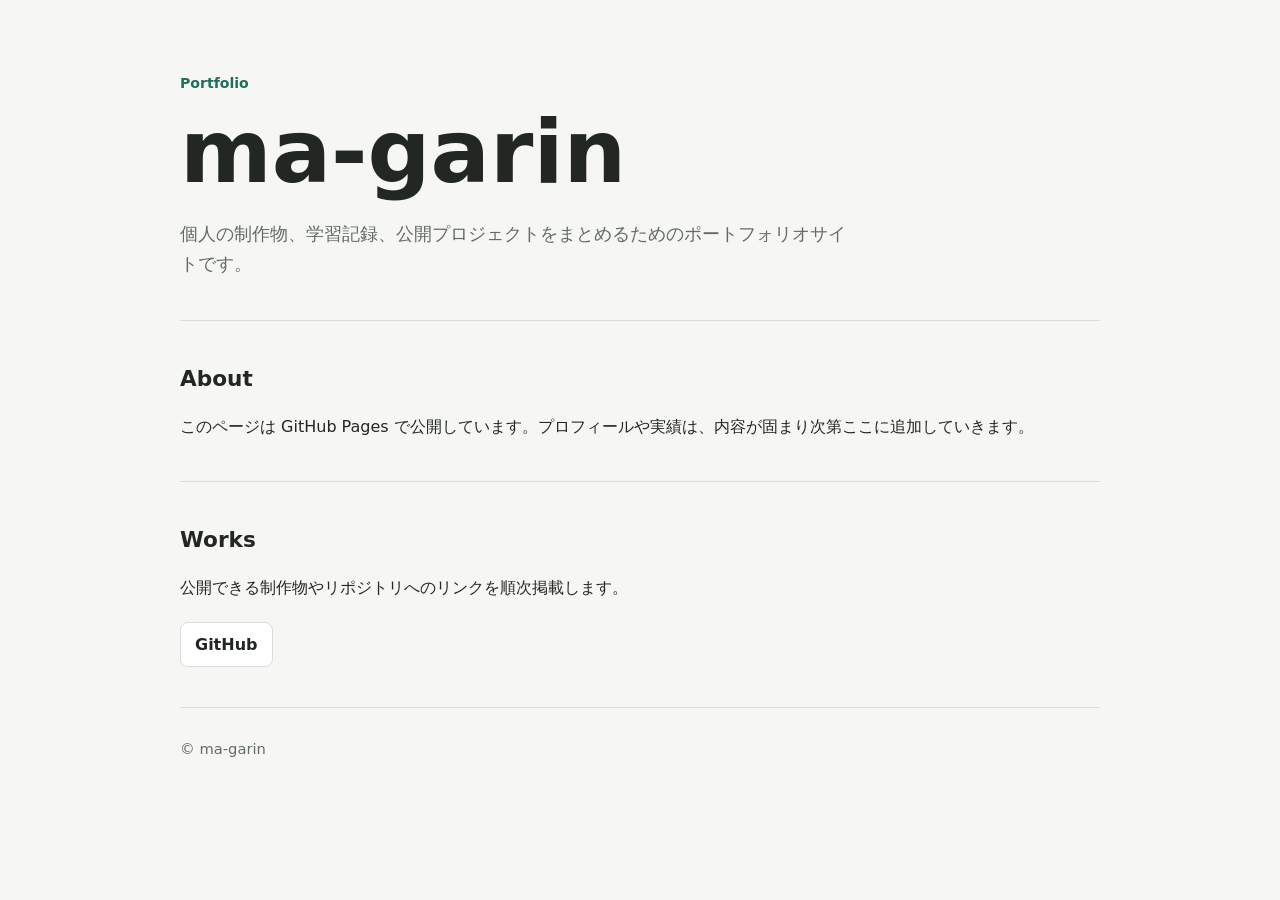
==== index.html @ b8a82cd8 "chore: initialize portfolio site" ====
<!doctype html>
<html lang="ja">
  <head>
    <meta charset="utf-8">
    <meta name="viewport" content="width=device-width, initial-scale=1">
    <meta name="description" content="ma-garinの個人用ポートフォリオサイトです。">
    <title>ma-garin | Portfolio</title>
    <style>
      :root {
        color-scheme: light;
        --bg: #f6f7f4;
        --text: #222723;
        --muted: #626b64;
        --line: #d7ded5;
        --accent: #1f6f5b;
        --surface: #ffffff;
      }

      * {
        box-sizing: border-box;
      }

      body {
        margin: 0;
        min-height: 100vh;
        background: var(--bg);
        color: var(--text);
        font-family: system-ui, -apple-system, BlinkMacSystemFont, "Segoe UI", sans-serif;
        line-height: 1.7;
      }

      main {
        width: min(920px, calc(100% - 32px));
        margin: 0 auto;
        padding: 72px 0;
      }

      header {
        border-bottom: 1px solid var(--line);
        padding-bottom: 40px;
      }

      .eyebrow {
        margin: 0 0 12px;
        color: var(--accent);
        font-size: 0.88rem;
        font-weight: 700;
        letter-spacing: 0;
      }

      h1 {
        margin: 0;
        font-size: clamp(2.5rem, 8vw, 5.5rem);
        line-height: 1;
        letter-spacing: 0;
      }

      .lead {
        max-width: 680px;
        margin: 24px 0 0;
        color: var(--muted);
        font-size: 1.1rem;
      }

      section {
        padding: 40px 0;
        border-bottom: 1px solid var(--line);
      }

      h2 {
        margin: 0 0 16px;
        font-size: 1.35rem;
      }

      p {
        margin: 0;
      }

      .links {
        display: flex;
        flex-wrap: wrap;
        gap: 12px;
        margin-top: 20px;
      }

      a {
        color: var(--accent);
        text-decoration-thickness: 0.08em;
        text-underline-offset: 0.22em;
      }

      .button {
        display: inline-flex;
        min-height: 44px;
        align-items: center;
        justify-content: center;
        border: 1px solid var(--line);
        border-radius: 8px;
        background: var(--surface);
        padding: 8px 14px;
        color: var(--text);
        font-weight: 650;
        text-decoration: none;
      }

      footer {
        padding-top: 28px;
        color: var(--muted);
        font-size: 0.92rem;
      }

      @media (max-width: 640px) {
        main {
          width: min(100% - 24px, 920px);
          padding: 48px 0;
        }

        header {
          padding-bottom: 32px;
        }

        section {
          padding: 32px 0;
        }

        .links {
          display: grid;
        }
      }
    </style>
  </head>
  <body>
    <main>
      <header>
        <p class="eyebrow">Portfolio</p>
        <h1>ma-garin</h1>
        <p class="lead">
          個人の制作物、学習記録、公開プロジェクトをまとめるためのポートフォリオサイトです。
        </p>
      </header>

      <section aria-labelledby="about-heading">
        <h2 id="about-heading">About</h2>
        <p>
          このページは GitHub Pages で公開しています。プロフィールや実績は、内容が固まり次第ここに追加していきます。
        </p>
      </section>

      <section aria-labelledby="works-heading">
        <h2 id="works-heading">Works</h2>
        <p>
          公開できる制作物やリポジトリへのリンクを順次掲載します。
        </p>
        <div class="links" aria-label="関連リンク">
          <a class="button" href="https://github.com/ma-garin">GitHub</a>
        </div>
      </section>

      <footer>
        <p>&copy; ma-garin</p>
      </footer>
    </main>
  </body>
</html>
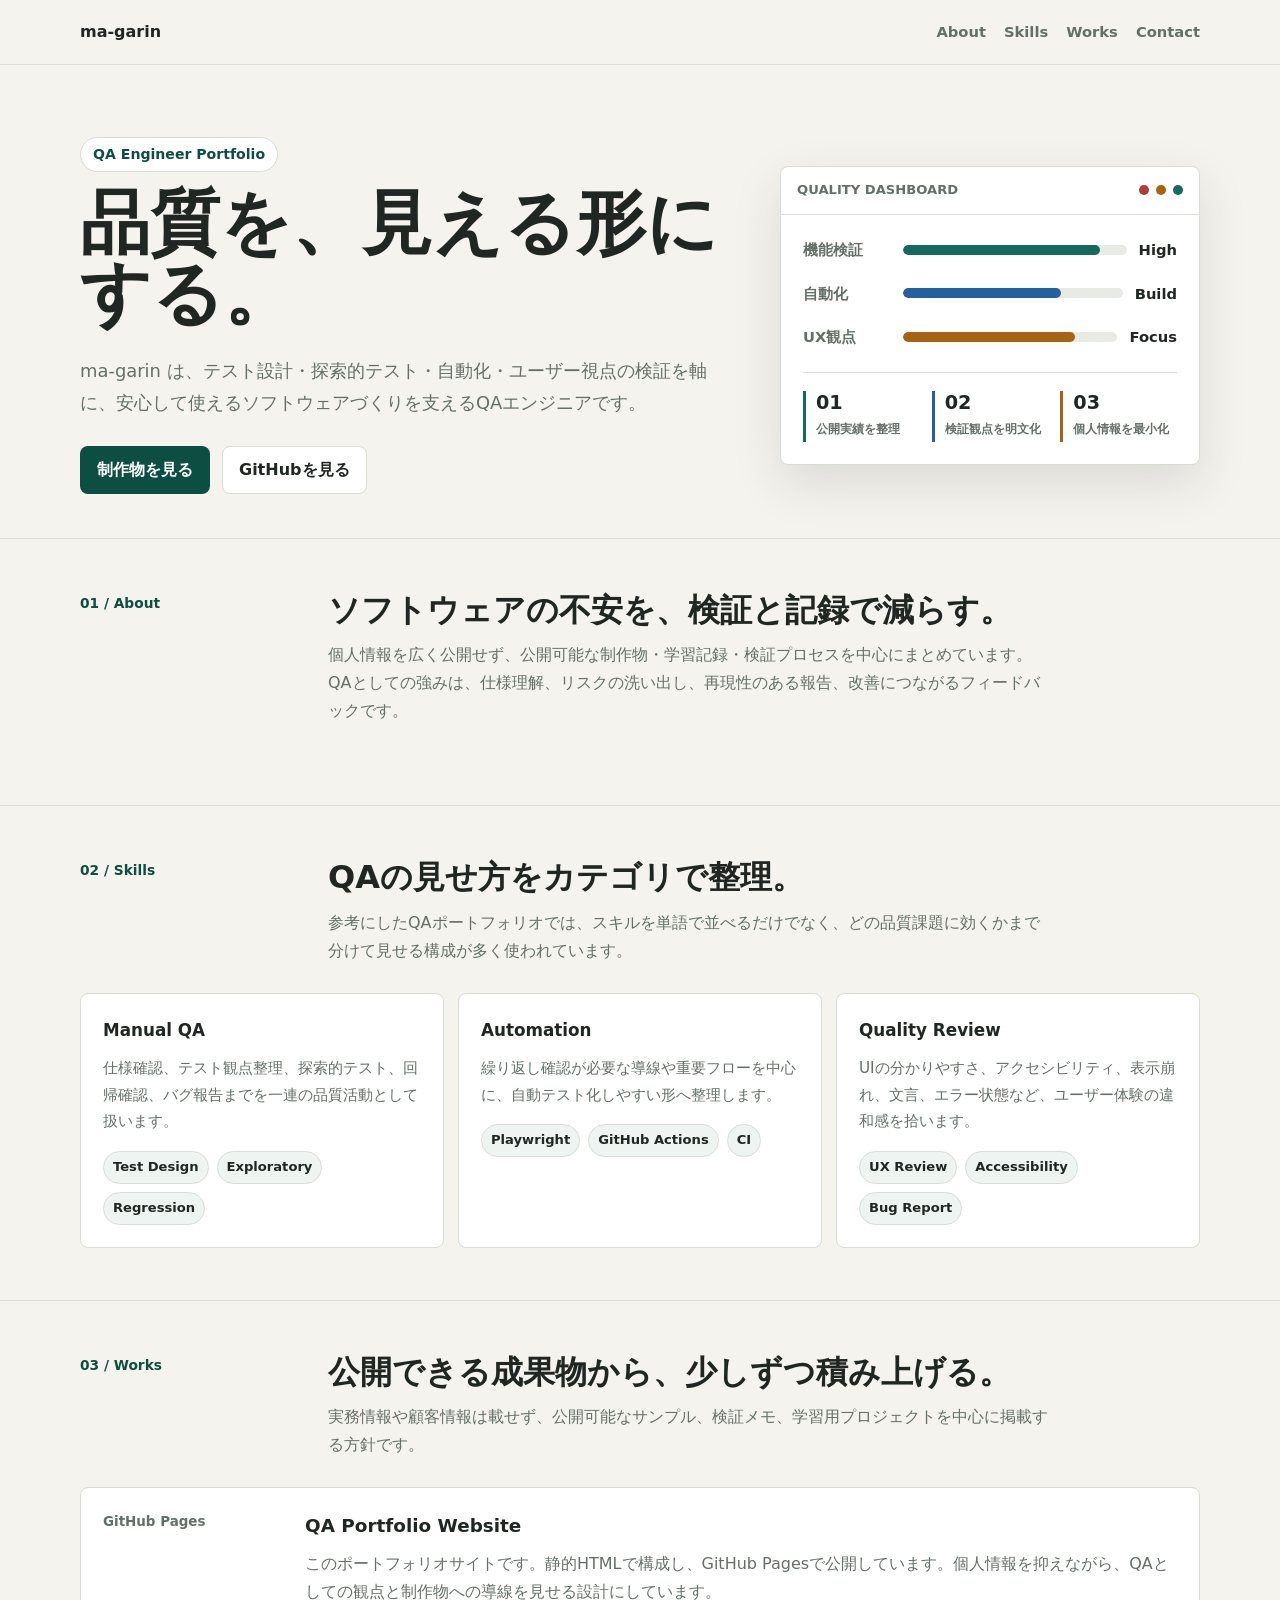
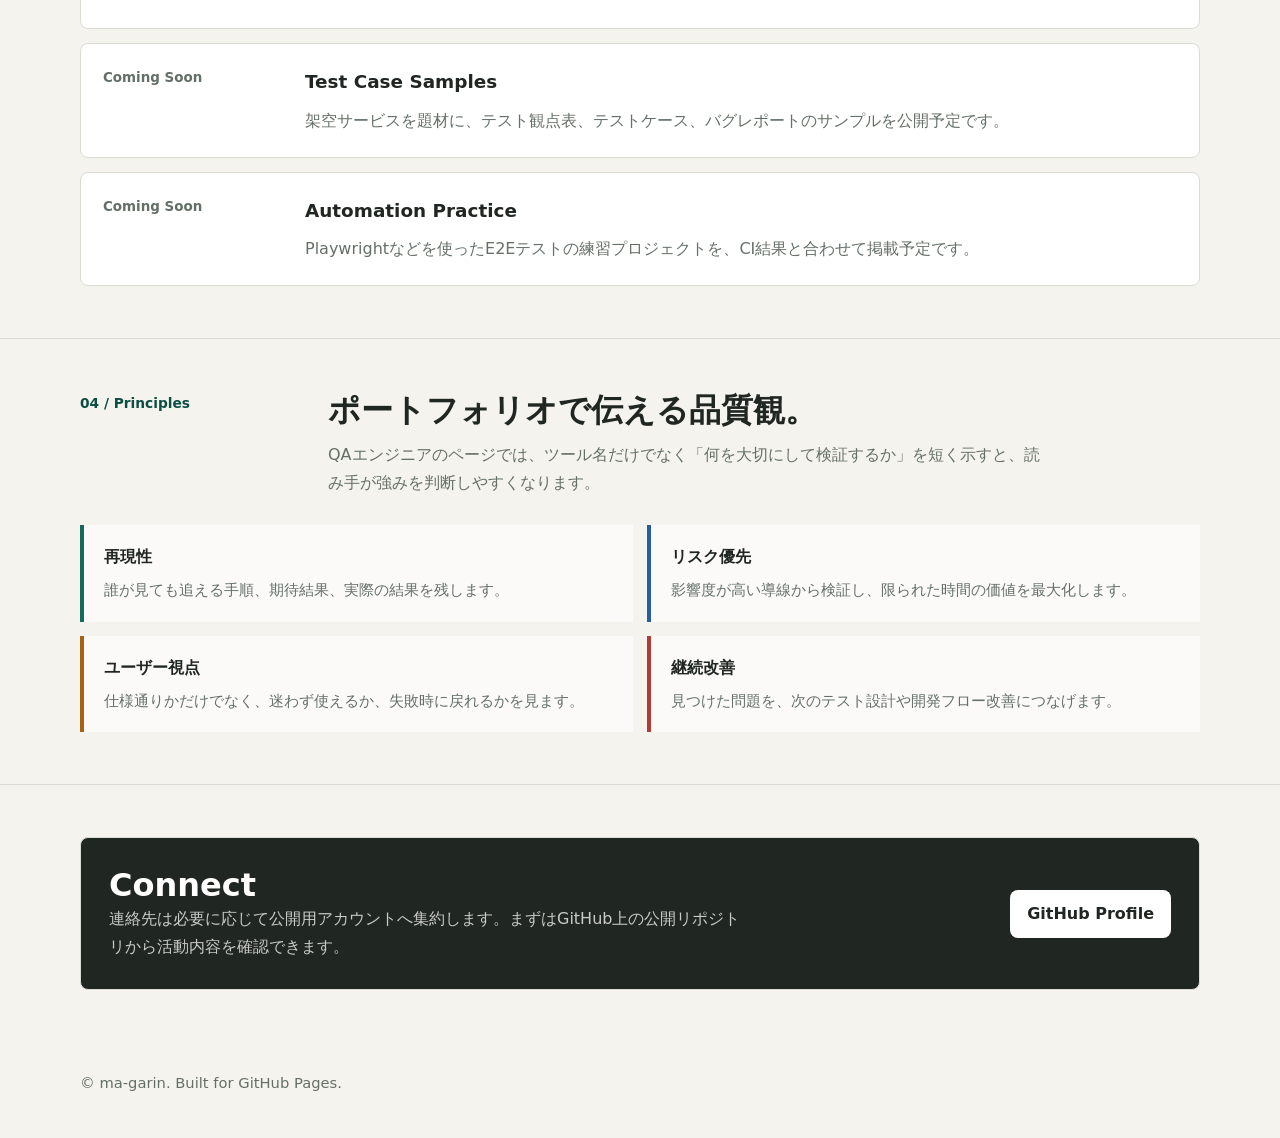
==== commit aa4c7fd2: "feat: refine QA portfolio page" ====
--- a/index.html
+++ b/index.html
@@ -3,21 +3,31 @@
   <head>
     <meta charset="utf-8">
     <meta name="viewport" content="width=device-width, initial-scale=1">
-    <meta name="description" content="ma-garinの個人用ポートフォリオサイトです。">
-    <title>ma-garin | Portfolio</title>
+    <meta name="description" content="ma-garinのQAエンジニア向けポートフォリオサイトです。">
+    <title>ma-garin | QA Portfolio</title>
     <style>
       :root {
         color-scheme: light;
-        --bg: #f6f7f4;
-        --text: #222723;
-        --muted: #626b64;
-        --line: #d7ded5;
-        --accent: #1f6f5b;
+        --bg: #f5f3ee;
         --surface: #ffffff;
+        --surface-soft: #eef4f1;
+        --text: #202622;
+        --muted: #647067;
+        --line: #d9ddd4;
+        --accent: #146b5b;
+        --accent-strong: #0d4e43;
+        --blue: #245f9f;
+        --amber: #a96212;
+        --red: #b13b36;
+        --shadow: 0 18px 50px rgba(33, 38, 34, 0.12);
       }
 
       * {
         box-sizing: border-box;
+      }
+
+      html {
+        scroll-behavior: smooth;
       }
 
       body {
@@ -26,139 +36,722 @@
         background: var(--bg);
         color: var(--text);
         font-family: system-ui, -apple-system, BlinkMacSystemFont, "Segoe UI", sans-serif;
-        line-height: 1.7;
-      }
-
-      main {
-        width: min(920px, calc(100% - 32px));
+        line-height: 1.75;
+      }
+
+      a {
+        color: var(--accent-strong);
+        text-decoration-thickness: 0.08em;
+        text-underline-offset: 0.24em;
+      }
+
+      .site-header {
+        position: sticky;
+        top: 0;
+        z-index: 10;
+        border-bottom: 1px solid rgba(32, 38, 34, 0.1);
+        background: rgba(245, 243, 238, 0.94);
+        backdrop-filter: blur(16px);
+      }
+
+      .nav {
+        display: flex;
+        width: min(1120px, calc(100% - 32px));
+        min-height: 64px;
+        align-items: center;
+        justify-content: space-between;
+        gap: 20px;
         margin: 0 auto;
-        padding: 72px 0;
-      }
-
-      header {
-        border-bottom: 1px solid var(--line);
-        padding-bottom: 40px;
+      }
+
+      .brand {
+        color: var(--text);
+        font-weight: 800;
+        text-decoration: none;
+      }
+
+      .nav-links {
+        display: flex;
+        flex-wrap: wrap;
+        align-items: center;
+        justify-content: flex-end;
+        gap: 8px 18px;
+        font-size: 0.92rem;
+      }
+
+      .nav-links a {
+        color: var(--muted);
+        font-weight: 650;
+        text-decoration: none;
+      }
+
+      .nav-links a:hover {
+        color: var(--accent-strong);
+      }
+
+      .hero {
+        width: min(1120px, calc(100% - 32px));
+        margin: 0 auto;
+        padding: 72px 0 44px;
+      }
+
+      .hero-grid {
+        display: grid;
+        grid-template-columns: minmax(0, 1fr) minmax(320px, 420px);
+        gap: 40px;
+        align-items: center;
       }
 
       .eyebrow {
-        margin: 0 0 12px;
-        color: var(--accent);
+        display: inline-flex;
+        margin: 0 0 16px;
+        border: 1px solid var(--line);
+        border-radius: 999px;
+        background: var(--surface);
+        padding: 4px 12px;
+        color: var(--accent-strong);
         font-size: 0.88rem;
-        font-weight: 700;
-        letter-spacing: 0;
+        font-weight: 800;
+      }
+
+      h1,
+      h2,
+      h3,
+      p {
+        margin: 0;
       }
 
       h1 {
-        margin: 0;
-        font-size: clamp(2.5rem, 8vw, 5.5rem);
-        line-height: 1;
+        max-width: 760px;
+        font-size: 4.4rem;
+        line-height: 1.02;
         letter-spacing: 0;
       }
 
       .lead {
         max-width: 680px;
-        margin: 24px 0 0;
-        color: var(--muted);
-        font-size: 1.1rem;
-      }
-
-      section {
-        padding: 40px 0;
-        border-bottom: 1px solid var(--line);
-      }
-
-      h2 {
-        margin: 0 0 16px;
-        font-size: 1.35rem;
-      }
-
-      p {
-        margin: 0;
-      }
-
-      .links {
+        margin-top: 24px;
+        color: var(--muted);
+        font-size: 1.12rem;
+      }
+
+      .hero-actions {
         display: flex;
         flex-wrap: wrap;
         gap: 12px;
-        margin-top: 20px;
-      }
-
-      a {
-        color: var(--accent);
-        text-decoration-thickness: 0.08em;
-        text-underline-offset: 0.22em;
+        margin-top: 28px;
       }
 
       .button {
         display: inline-flex;
-        min-height: 44px;
+        min-height: 46px;
         align-items: center;
         justify-content: center;
+        border: 1px solid transparent;
+        border-radius: 8px;
+        padding: 9px 16px;
+        font-weight: 800;
+        text-decoration: none;
+      }
+
+      .button.primary {
+        background: var(--accent-strong);
+        color: #ffffff;
+      }
+
+      .button.secondary {
+        border-color: var(--line);
+        background: var(--surface);
+        color: var(--text);
+      }
+
+      .qa-panel {
+        overflow: hidden;
         border: 1px solid var(--line);
         border-radius: 8px;
         background: var(--surface);
-        padding: 8px 14px;
+        box-shadow: var(--shadow);
+      }
+
+      .panel-top {
+        display: flex;
+        min-height: 48px;
+        align-items: center;
+        justify-content: space-between;
+        gap: 12px;
+        border-bottom: 1px solid var(--line);
+        padding: 0 16px;
+        color: var(--muted);
+        font-size: 0.82rem;
+        font-weight: 800;
+      }
+
+      .dots {
+        display: flex;
+        gap: 7px;
+      }
+
+      .dot {
+        width: 10px;
+        height: 10px;
+        border-radius: 50%;
+      }
+
+      .dot.red {
+        background: var(--red);
+      }
+
+      .dot.amber {
+        background: var(--amber);
+      }
+
+      .dot.green {
+        background: var(--accent);
+      }
+
+      .panel-body {
+        padding: 22px;
+      }
+
+      .status-row {
+        display: grid;
+        grid-template-columns: 88px 1fr auto;
+        gap: 12px;
+        align-items: center;
+        margin-bottom: 18px;
+        font-size: 0.92rem;
+      }
+
+      .status-row:last-child {
+        margin-bottom: 0;
+      }
+
+      .status-label {
+        color: var(--muted);
+        font-weight: 750;
+      }
+
+      .meter {
+        overflow: hidden;
+        height: 10px;
+        border-radius: 999px;
+        background: #e8ebe4;
+      }
+
+      .meter span {
+        display: block;
+        height: 100%;
+        border-radius: inherit;
+      }
+
+      .meter.functional span {
+        width: 88%;
+        background: var(--accent);
+      }
+
+      .meter.automation span {
+        width: 72%;
+        background: var(--blue);
+      }
+
+      .meter.usability span {
+        width: 80%;
+        background: var(--amber);
+      }
+
+      .metric-grid {
+        display: grid;
+        grid-template-columns: repeat(3, 1fr);
+        border-top: 1px solid var(--line);
+        margin-top: 22px;
+        padding-top: 18px;
+        gap: 12px;
+      }
+
+      .metric {
+        border-left: 3px solid var(--accent);
+        padding-left: 10px;
+      }
+
+      .metric:nth-child(2) {
+        border-color: var(--blue);
+      }
+
+      .metric:nth-child(3) {
+        border-color: var(--amber);
+      }
+
+      .metric strong {
+        display: block;
+        font-size: 1.2rem;
+        line-height: 1.2;
+      }
+
+      .metric span {
+        color: var(--muted);
+        font-size: 0.78rem;
+        font-weight: 700;
+      }
+
+      .section {
+        border-top: 1px solid var(--line);
+        padding: 52px 0;
+      }
+
+      .section-inner {
+        width: min(1120px, calc(100% - 32px));
+        margin: 0 auto;
+      }
+
+      .section-heading {
+        display: grid;
+        grid-template-columns: 220px 1fr;
+        gap: 28px;
+        margin-bottom: 28px;
+      }
+
+      .section-kicker {
+        color: var(--accent-strong);
+        font-size: 0.86rem;
+        font-weight: 850;
+      }
+
+      h2 {
+        font-size: 2rem;
+        line-height: 1.2;
+        letter-spacing: 0;
+      }
+
+      .section-copy {
+        max-width: 720px;
+        margin-top: 12px;
+        color: var(--muted);
+      }
+
+      .cards {
+        display: grid;
+        grid-template-columns: repeat(3, 1fr);
+        gap: 14px;
+      }
+
+      .card {
+        border: 1px solid var(--line);
+        border-radius: 8px;
+        background: var(--surface);
+        padding: 22px;
+      }
+
+      .card h3 {
+        margin-bottom: 10px;
+        font-size: 1.05rem;
+      }
+
+      .card p,
+      .card li {
+        color: var(--muted);
+        font-size: 0.95rem;
+      }
+
+      .tag-list {
+        display: flex;
+        flex-wrap: wrap;
+        gap: 8px;
+        margin: 16px 0 0;
+        padding: 0;
+        list-style: none;
+      }
+
+      .tag-list li {
+        border: 1px solid var(--line);
+        border-radius: 999px;
+        background: var(--surface-soft);
+        padding: 4px 9px;
         color: var(--text);
-        font-weight: 650;
-        text-decoration: none;
+        font-size: 0.82rem;
+        font-weight: 750;
+      }
+
+      .work-list {
+        display: grid;
+        gap: 14px;
+      }
+
+      .work-item {
+        display: grid;
+        grid-template-columns: 180px 1fr;
+        gap: 22px;
+        border: 1px solid var(--line);
+        border-radius: 8px;
+        background: var(--surface);
+        padding: 22px;
+      }
+
+      .work-type {
+        color: var(--blue);
+        font-size: 0.84rem;
+        font-weight: 850;
+      }
+
+      .work-item h3 {
+        margin-bottom: 8px;
+        font-size: 1.15rem;
+      }
+
+      .work-item p {
+        color: var(--muted);
+      }
+
+      .principles {
+        display: grid;
+        grid-template-columns: 1fr 1fr;
+        gap: 14px;
+      }
+
+      .principle {
+        border-left: 4px solid var(--accent);
+        background: rgba(255, 255, 255, 0.62);
+        padding: 18px 18px 18px 20px;
+      }
+
+      .principle:nth-child(2) {
+        border-color: var(--blue);
+      }
+
+      .principle:nth-child(3) {
+        border-color: var(--amber);
+      }
+
+      .principle:nth-child(4) {
+        border-color: var(--red);
+      }
+
+      .principle h3 {
+        margin-bottom: 6px;
+        font-size: 1rem;
+      }
+
+      .principle p {
+        color: var(--muted);
+        font-size: 0.95rem;
+      }
+
+      .contact {
+        display: flex;
+        flex-wrap: wrap;
+        align-items: center;
+        justify-content: space-between;
+        gap: 18px;
+        border: 1px solid var(--line);
+        border-radius: 8px;
+        background: var(--text);
+        padding: 28px;
+        color: #ffffff;
+      }
+
+      .contact p {
+        max-width: 640px;
+        color: rgba(255, 255, 255, 0.76);
+      }
+
+      .contact .button {
+        background: #ffffff;
+        color: var(--text);
       }
 
       footer {
-        padding-top: 28px;
+        width: min(1120px, calc(100% - 32px));
+        margin: 0 auto;
+        padding: 28px 0 42px;
         color: var(--muted);
         font-size: 0.92rem;
       }
 
-      @media (max-width: 640px) {
-        main {
-          width: min(100% - 24px, 920px);
-          padding: 48px 0;
-        }
-
-        header {
-          padding-bottom: 32px;
-        }
-
-        section {
-          padding: 32px 0;
-        }
-
-        .links {
-          display: grid;
+      @media (max-width: 860px) {
+        .nav {
+          align-items: flex-start;
+          flex-direction: column;
+          padding: 14px 0;
+        }
+
+        .nav-links {
+          justify-content: flex-start;
+        }
+
+        .hero {
+          padding-top: 48px;
+        }
+
+        .hero-grid,
+        .section-heading,
+        .work-item {
+          grid-template-columns: 1fr;
+        }
+
+        h1 {
+          font-size: 3.2rem;
+        }
+
+        .cards,
+        .principles {
+          grid-template-columns: 1fr;
+        }
+      }
+
+      @media (max-width: 560px) {
+        .hero,
+        .section-inner,
+        .nav,
+        footer {
+          width: min(100% - 24px, 1120px);
+        }
+
+        h1 {
+          font-size: 2.55rem;
+        }
+
+        h2 {
+          font-size: 1.55rem;
+        }
+
+        .hero-actions,
+        .contact {
+          align-items: stretch;
+          flex-direction: column;
+        }
+
+        .button {
+          width: 100%;
+        }
+
+        .status-row {
+          grid-template-columns: 1fr;
+          gap: 6px;
+        }
+
+        .metric-grid {
+          grid-template-columns: 1fr;
         }
       }
     </style>
   </head>
   <body>
+    <header class="site-header">
+      <nav class="nav" aria-label="主要ナビゲーション">
+        <a class="brand" href="#">ma-garin</a>
+        <div class="nav-links">
+          <a href="#about">About</a>
+          <a href="#skills">Skills</a>
+          <a href="#works">Works</a>
+          <a href="#contact">Contact</a>
+        </div>
+      </nav>
+    </header>
+
     <main>
-      <header>
-        <p class="eyebrow">Portfolio</p>
-        <h1>ma-garin</h1>
-        <p class="lead">
-          個人の制作物、学習記録、公開プロジェクトをまとめるためのポートフォリオサイトです。
-        </p>
-      </header>
-
-      <section aria-labelledby="about-heading">
-        <h2 id="about-heading">About</h2>
-        <p>
-          このページは GitHub Pages で公開しています。プロフィールや実績は、内容が固まり次第ここに追加していきます。
-        </p>
-      </section>
-
-      <section aria-labelledby="works-heading">
-        <h2 id="works-heading">Works</h2>
-        <p>
-          公開できる制作物やリポジトリへのリンクを順次掲載します。
-        </p>
-        <div class="links" aria-label="関連リンク">
-          <a class="button" href="https://github.com/ma-garin">GitHub</a>
+      <section class="hero" aria-labelledby="hero-title">
+        <div class="hero-grid">
+          <div>
+            <p class="eyebrow">QA Engineer Portfolio</p>
+            <h1 id="hero-title">品質を、見える形にする。</h1>
+            <p class="lead">
+              ma-garin は、テスト設計・探索的テスト・自動化・ユーザー視点の検証を軸に、安心して使えるソフトウェアづくりを支えるQAエンジニアです。
+            </p>
+            <div class="hero-actions">
+              <a class="button primary" href="#works">制作物を見る</a>
+              <a class="button secondary" href="https://github.com/ma-garin">GitHubを見る</a>
+            </div>
+          </div>
+
+          <aside class="qa-panel" aria-label="QAの注力領域">
+            <div class="panel-top">
+              <span>QUALITY DASHBOARD</span>
+              <span class="dots" aria-hidden="true">
+                <span class="dot red"></span>
+                <span class="dot amber"></span>
+                <span class="dot green"></span>
+              </span>
+            </div>
+            <div class="panel-body">
+              <div class="status-row">
+                <span class="status-label">機能検証</span>
+                <span class="meter functional" aria-hidden="true"><span></span></span>
+                <strong>High</strong>
+              </div>
+              <div class="status-row">
+                <span class="status-label">自動化</span>
+                <span class="meter automation" aria-hidden="true"><span></span></span>
+                <strong>Build</strong>
+              </div>
+              <div class="status-row">
+                <span class="status-label">UX観点</span>
+                <span class="meter usability" aria-hidden="true"><span></span></span>
+                <strong>Focus</strong>
+              </div>
+              <div class="metric-grid" aria-label="ポートフォリオの注力指標">
+                <div class="metric">
+                  <strong>01</strong>
+                  <span>公開実績を整理</span>
+                </div>
+                <div class="metric">
+                  <strong>02</strong>
+                  <span>検証観点を明文化</span>
+                </div>
+                <div class="metric">
+                  <strong>03</strong>
+                  <span>個人情報を最小化</span>
+                </div>
+              </div>
+            </div>
+          </aside>
         </div>
       </section>
 
-      <footer>
-        <p>&copy; ma-garin</p>
-      </footer>
+      <section id="about" class="section" aria-labelledby="about-heading">
+        <div class="section-inner">
+          <div class="section-heading">
+            <p class="section-kicker">01 / About</p>
+            <div>
+              <h2 id="about-heading">ソフトウェアの不安を、検証と記録で減らす。</h2>
+              <p class="section-copy">
+                個人情報を広く公開せず、公開可能な制作物・学習記録・検証プロセスを中心にまとめています。QAとしての強みは、仕様理解、リスクの洗い出し、再現性のある報告、改善につながるフィードバックです。
+              </p>
+            </div>
+          </div>
+        </div>
+      </section>
+
+      <section id="skills" class="section" aria-labelledby="skills-heading">
+        <div class="section-inner">
+          <div class="section-heading">
+            <p class="section-kicker">02 / Skills</p>
+            <div>
+              <h2 id="skills-heading">QAの見せ方をカテゴリで整理。</h2>
+              <p class="section-copy">
+                参考にしたQAポートフォリオでは、スキルを単語で並べるだけでなく、どの品質課題に効くかまで分けて見せる構成が多く使われています。
+              </p>
+            </div>
+          </div>
+
+          <div class="cards">
+            <article class="card">
+              <h3>Manual QA</h3>
+              <p>仕様確認、テスト観点整理、探索的テスト、回帰確認、バグ報告までを一連の品質活動として扱います。</p>
+              <ul class="tag-list">
+                <li>Test Design</li>
+                <li>Exploratory</li>
+                <li>Regression</li>
+              </ul>
+            </article>
+            <article class="card">
+              <h3>Automation</h3>
+              <p>繰り返し確認が必要な導線や重要フローを中心に、自動テスト化しやすい形へ整理します。</p>
+              <ul class="tag-list">
+                <li>Playwright</li>
+                <li>GitHub Actions</li>
+                <li>CI</li>
+              </ul>
+            </article>
+            <article class="card">
+              <h3>Quality Review</h3>
+              <p>UIの分かりやすさ、アクセシビリティ、表示崩れ、文言、エラー状態など、ユーザー体験の違和感を拾います。</p>
+              <ul class="tag-list">
+                <li>UX Review</li>
+                <li>Accessibility</li>
+                <li>Bug Report</li>
+              </ul>
+            </article>
+          </div>
+        </div>
+      </section>
+
+      <section id="works" class="section" aria-labelledby="works-heading">
+        <div class="section-inner">
+          <div class="section-heading">
+            <p class="section-kicker">03 / Works</p>
+            <div>
+              <h2 id="works-heading">公開できる成果物から、少しずつ積み上げる。</h2>
+              <p class="section-copy">
+                実務情報や顧客情報は載せず、公開可能なサンプル、検証メモ、学習用プロジェクトを中心に掲載する方針です。
+              </p>
+            </div>
+          </div>
+
+          <div class="work-list">
+            <article class="work-item">
+              <p class="work-type">GitHub Pages</p>
+              <div>
+                <h3>QA Portfolio Website</h3>
+                <p>このポートフォリオサイトです。静的HTMLで構成し、GitHub Pagesで公開しています。個人情報を抑えながら、QAとしての観点と制作物への導線を見せる設計にしています。</p>
+              </div>
+            </article>
+            <article class="work-item">
+              <p class="work-type">Coming Soon</p>
+              <div>
+                <h3>Test Case Samples</h3>
+                <p>架空サービスを題材に、テスト観点表、テストケース、バグレポートのサンプルを公開予定です。</p>
+              </div>
+            </article>
+            <article class="work-item">
+              <p class="work-type">Coming Soon</p>
+              <div>
+                <h3>Automation Practice</h3>
+                <p>Playwrightなどを使ったE2Eテストの練習プロジェクトを、CI結果と合わせて掲載予定です。</p>
+              </div>
+            </article>
+          </div>
+        </div>
+      </section>
+
+      <section class="section" aria-labelledby="principles-heading">
+        <div class="section-inner">
+          <div class="section-heading">
+            <p class="section-kicker">04 / Principles</p>
+            <div>
+              <h2 id="principles-heading">ポートフォリオで伝える品質観。</h2>
+              <p class="section-copy">
+                QAエンジニアのページでは、ツール名だけでなく「何を大切にして検証するか」を短く示すと、読み手が強みを判断しやすくなります。
+              </p>
+            </div>
+          </div>
+
+          <div class="principles">
+            <article class="principle">
+              <h3>再現性</h3>
+              <p>誰が見ても追える手順、期待結果、実際の結果を残します。</p>
+            </article>
+            <article class="principle">
+              <h3>リスク優先</h3>
+              <p>影響度が高い導線から検証し、限られた時間の価値を最大化します。</p>
+            </article>
+            <article class="principle">
+              <h3>ユーザー視点</h3>
+              <p>仕様通りかだけでなく、迷わず使えるか、失敗時に戻れるかを見ます。</p>
+            </article>
+            <article class="principle">
+              <h3>継続改善</h3>
+              <p>見つけた問題を、次のテスト設計や開発フロー改善につなげます。</p>
+            </article>
+          </div>
+        </div>
+      </section>
+
+      <section id="contact" class="section" aria-labelledby="contact-heading">
+        <div class="section-inner">
+          <div class="contact">
+            <div>
+              <h2 id="contact-heading">Connect</h2>
+              <p>
+                連絡先は必要に応じて公開用アカウントへ集約します。まずはGitHub上の公開リポジトリから活動内容を確認できます。
+              </p>
+            </div>
+            <a class="button" href="https://github.com/ma-garin">GitHub Profile</a>
+          </div>
+        </div>
+      </section>
     </main>
+
+    <footer>
+      <p>&copy; ma-garin. Built for GitHub Pages.</p>
+    </footer>
   </body>
 </html>
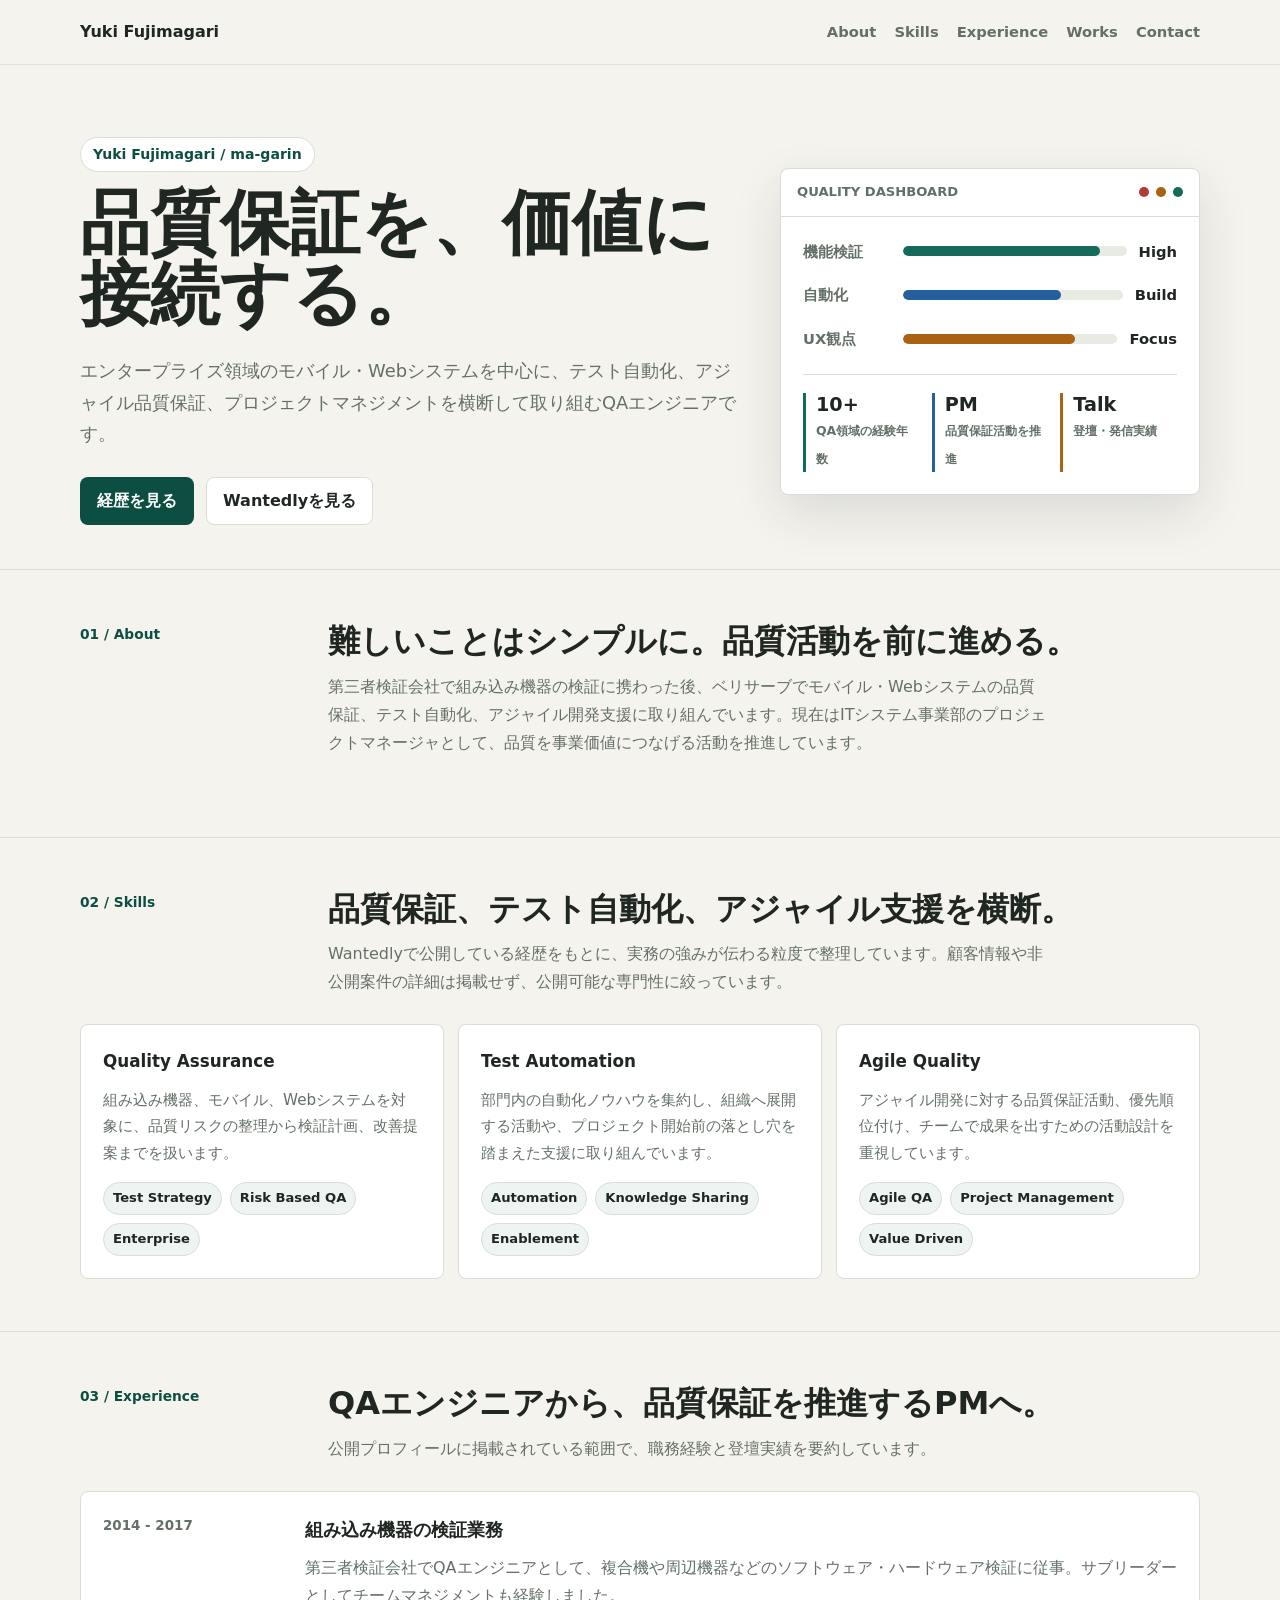
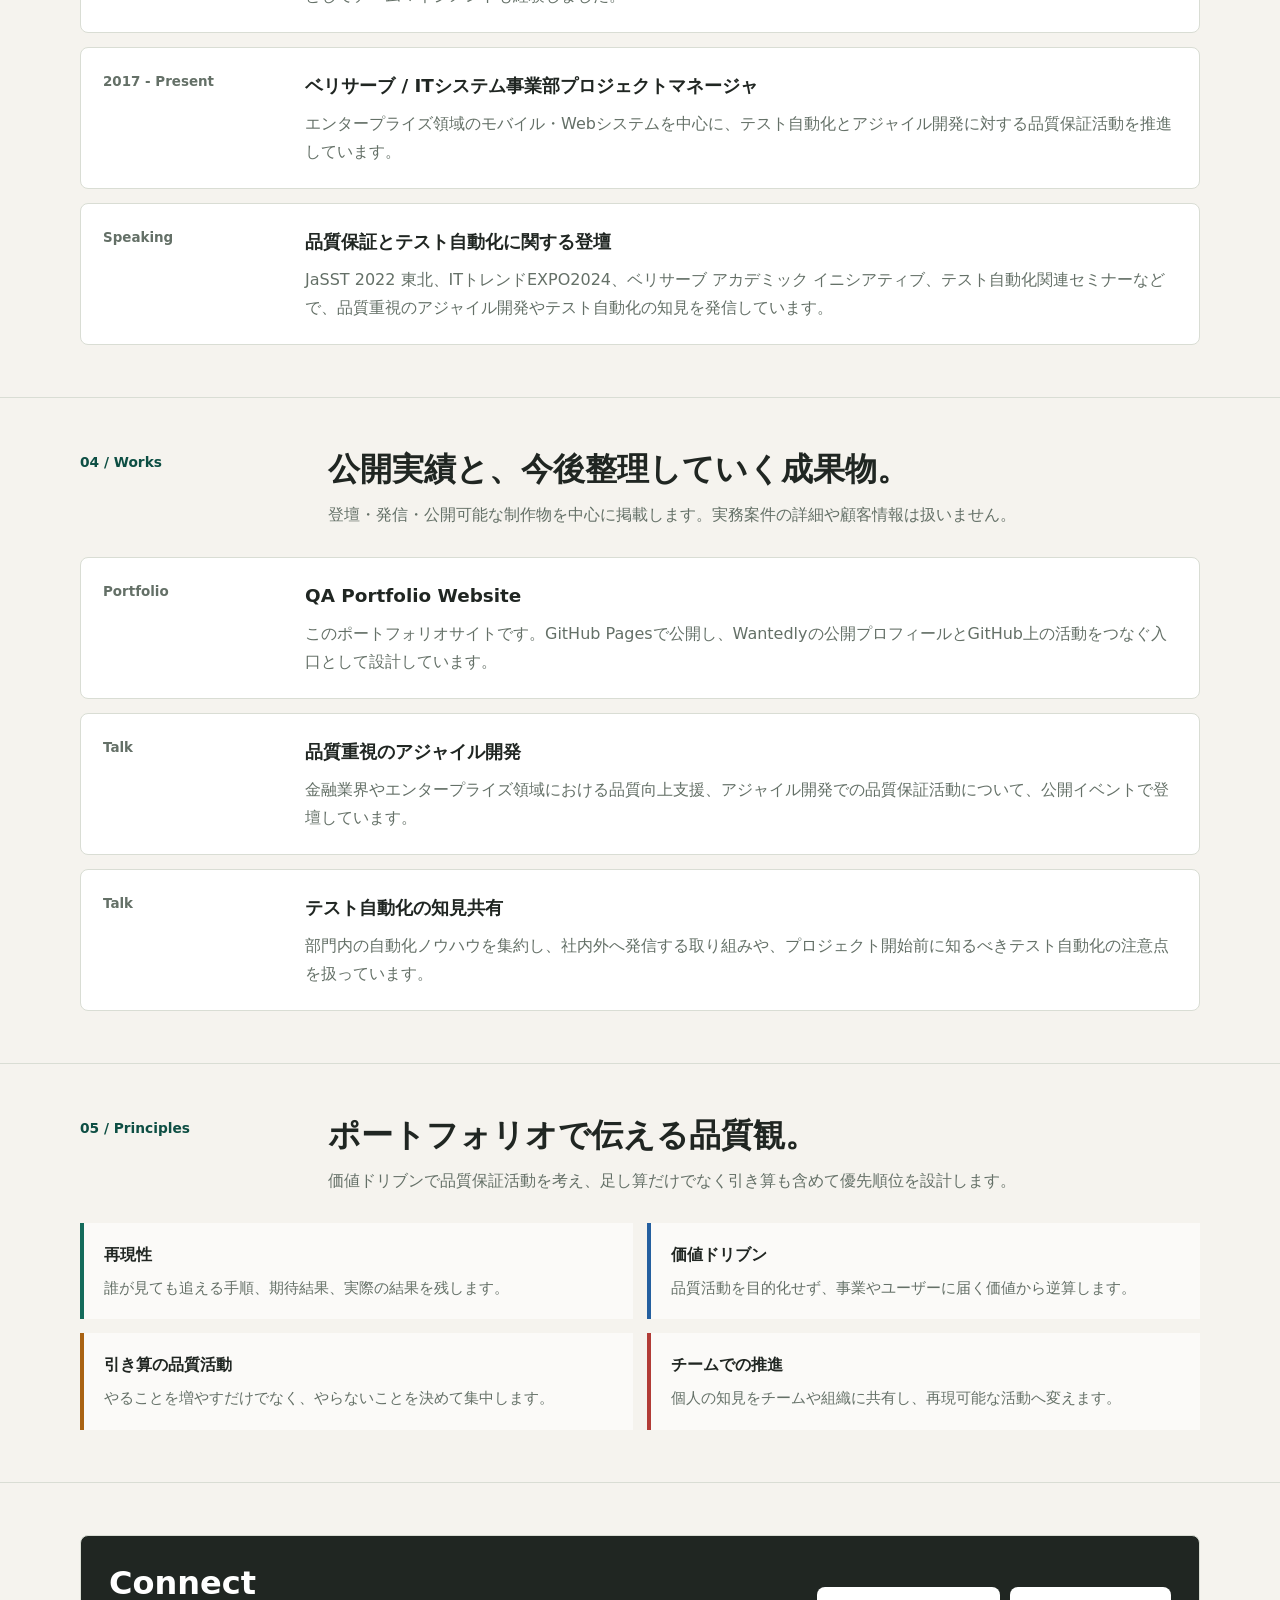
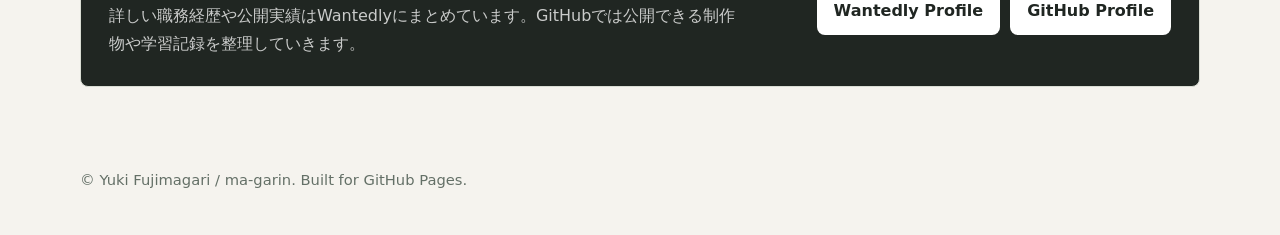
==== commit 392b1e7a: "feat: reflect Wantedly profile" ====
--- a/index.html
+++ b/index.html
@@ -3,8 +3,8 @@
   <head>
     <meta charset="utf-8">
     <meta name="viewport" content="width=device-width, initial-scale=1">
-    <meta name="description" content="ma-garinのQAエンジニア向けポートフォリオサイトです。">
-    <title>ma-garin | QA Portfolio</title>
+    <meta name="description" content="Yuki Fujimagari / ma-garinのQAエンジニア向けポートフォリオサイトです。">
+    <title>Yuki Fujimagari | QA Portfolio</title>
     <style>
       :root {
         color-scheme: light;
@@ -376,6 +376,36 @@
         gap: 14px;
       }
 
+      .timeline {
+        display: grid;
+        gap: 14px;
+      }
+
+      .timeline-item {
+        display: grid;
+        grid-template-columns: 180px 1fr;
+        gap: 22px;
+        border: 1px solid var(--line);
+        border-radius: 8px;
+        background: var(--surface);
+        padding: 22px;
+      }
+
+      .timeline-date {
+        color: var(--accent-strong);
+        font-size: 0.84rem;
+        font-weight: 850;
+      }
+
+      .timeline-item h3 {
+        margin-bottom: 8px;
+        font-size: 1.15rem;
+      }
+
+      .timeline-item p {
+        color: var(--muted);
+      }
+
       .work-item {
         display: grid;
         grid-template-columns: 180px 1fr;
@@ -458,6 +488,12 @@
         color: var(--text);
       }
 
+      .contact-actions {
+        display: flex;
+        flex-wrap: wrap;
+        gap: 10px;
+      }
+
       footer {
         width: min(1120px, calc(100% - 32px));
         margin: 0 auto;
@@ -483,7 +519,8 @@
 
         .hero-grid,
         .section-heading,
-        .work-item {
+        .work-item,
+        .timeline-item {
           grid-template-columns: 1fr;
         }
 
@@ -514,6 +551,7 @@
         }
 
         .hero-actions,
+        .contact-actions,
         .contact {
           align-items: stretch;
           flex-direction: column;
@@ -537,10 +575,11 @@
   <body>
     <header class="site-header">
       <nav class="nav" aria-label="主要ナビゲーション">
-        <a class="brand" href="#">ma-garin</a>
+        <a class="brand" href="#">Yuki Fujimagari</a>
         <div class="nav-links">
           <a href="#about">About</a>
           <a href="#skills">Skills</a>
+          <a href="#experience">Experience</a>
           <a href="#works">Works</a>
           <a href="#contact">Contact</a>
         </div>
@@ -551,14 +590,14 @@
       <section class="hero" aria-labelledby="hero-title">
         <div class="hero-grid">
           <div>
-            <p class="eyebrow">QA Engineer Portfolio</p>
-            <h1 id="hero-title">品質を、見える形にする。</h1>
+            <p class="eyebrow">Yuki Fujimagari / ma-garin</p>
+            <h1 id="hero-title">品質保証を、価値に接続する。</h1>
             <p class="lead">
-              ma-garin は、テスト設計・探索的テスト・自動化・ユーザー視点の検証を軸に、安心して使えるソフトウェアづくりを支えるQAエンジニアです。
+              エンタープライズ領域のモバイル・Webシステムを中心に、テスト自動化、アジャイル品質保証、プロジェクトマネジメントを横断して取り組むQAエンジニアです。
             </p>
             <div class="hero-actions">
-              <a class="button primary" href="#works">制作物を見る</a>
-              <a class="button secondary" href="https://github.com/ma-garin">GitHubを見る</a>
+              <a class="button primary" href="#experience">経歴を見る</a>
+              <a class="button secondary" href="https://www.wantedly.com/id/Yuki_Fujimagari">Wantedlyを見る</a>
             </div>
           </div>
 
@@ -589,16 +628,16 @@
               </div>
               <div class="metric-grid" aria-label="ポートフォリオの注力指標">
                 <div class="metric">
-                  <strong>01</strong>
-                  <span>公開実績を整理</span>
+                  <strong>10+</strong>
+                  <span>QA領域の経験年数</span>
                 </div>
                 <div class="metric">
-                  <strong>02</strong>
-                  <span>検証観点を明文化</span>
+                  <strong>PM</strong>
+                  <span>品質保証活動を推進</span>
                 </div>
                 <div class="metric">
-                  <strong>03</strong>
-                  <span>個人情報を最小化</span>
+                  <strong>Talk</strong>
+                  <span>登壇・発信実績</span>
                 </div>
               </div>
             </div>
@@ -611,9 +650,9 @@
           <div class="section-heading">
             <p class="section-kicker">01 / About</p>
             <div>
-              <h2 id="about-heading">ソフトウェアの不安を、検証と記録で減らす。</h2>
+              <h2 id="about-heading">難しいことはシンプルに。品質活動を前に進める。</h2>
               <p class="section-copy">
-                個人情報を広く公開せず、公開可能な制作物・学習記録・検証プロセスを中心にまとめています。QAとしての強みは、仕様理解、リスクの洗い出し、再現性のある報告、改善につながるフィードバックです。
+                第三者検証会社で組み込み機器の検証に携わった後、ベリサーブでモバイル・Webシステムの品質保証、テスト自動化、アジャイル開発支援に取り組んでいます。現在はITシステム事業部のプロジェクトマネージャとして、品質を事業価値につなげる活動を推進しています。
               </p>
             </div>
           </div>
@@ -625,40 +664,78 @@
           <div class="section-heading">
             <p class="section-kicker">02 / Skills</p>
             <div>
-              <h2 id="skills-heading">QAの見せ方をカテゴリで整理。</h2>
+              <h2 id="skills-heading">品質保証、テスト自動化、アジャイル支援を横断。</h2>
               <p class="section-copy">
-                参考にしたQAポートフォリオでは、スキルを単語で並べるだけでなく、どの品質課題に効くかまで分けて見せる構成が多く使われています。
+                Wantedlyで公開している経歴をもとに、実務の強みが伝わる粒度で整理しています。顧客情報や非公開案件の詳細は掲載せず、公開可能な専門性に絞っています。
               </p>
             </div>
           </div>
 
           <div class="cards">
             <article class="card">
-              <h3>Manual QA</h3>
-              <p>仕様確認、テスト観点整理、探索的テスト、回帰確認、バグ報告までを一連の品質活動として扱います。</p>
+              <h3>Quality Assurance</h3>
+              <p>組み込み機器、モバイル、Webシステムを対象に、品質リスクの整理から検証計画、改善提案までを扱います。</p>
               <ul class="tag-list">
-                <li>Test Design</li>
-                <li>Exploratory</li>
-                <li>Regression</li>
+                <li>Test Strategy</li>
+                <li>Risk Based QA</li>
+                <li>Enterprise</li>
               </ul>
             </article>
             <article class="card">
-              <h3>Automation</h3>
-              <p>繰り返し確認が必要な導線や重要フローを中心に、自動テスト化しやすい形へ整理します。</p>
+              <h3>Test Automation</h3>
+              <p>部門内の自動化ノウハウを集約し、組織へ展開する活動や、プロジェクト開始前の落とし穴を踏まえた支援に取り組んでいます。</p>
               <ul class="tag-list">
-                <li>Playwright</li>
-                <li>GitHub Actions</li>
-                <li>CI</li>
+                <li>Automation</li>
+                <li>Knowledge Sharing</li>
+                <li>Enablement</li>
               </ul>
             </article>
             <article class="card">
-              <h3>Quality Review</h3>
-              <p>UIの分かりやすさ、アクセシビリティ、表示崩れ、文言、エラー状態など、ユーザー体験の違和感を拾います。</p>
+              <h3>Agile Quality</h3>
+              <p>アジャイル開発に対する品質保証活動、優先順位付け、チームで成果を出すための活動設計を重視しています。</p>
               <ul class="tag-list">
-                <li>UX Review</li>
-                <li>Accessibility</li>
-                <li>Bug Report</li>
+                <li>Agile QA</li>
+                <li>Project Management</li>
+                <li>Value Driven</li>
               </ul>
+            </article>
+          </div>
+        </div>
+      </section>
+
+      <section id="experience" class="section" aria-labelledby="experience-heading">
+        <div class="section-inner">
+          <div class="section-heading">
+            <p class="section-kicker">03 / Experience</p>
+            <div>
+              <h2 id="experience-heading">QAエンジニアから、品質保証を推進するPMへ。</h2>
+              <p class="section-copy">
+                公開プロフィールに掲載されている範囲で、職務経験と登壇実績を要約しています。
+              </p>
+            </div>
+          </div>
+
+          <div class="timeline">
+            <article class="timeline-item">
+              <p class="timeline-date">2014 - 2017</p>
+              <div>
+                <h3>組み込み機器の検証業務</h3>
+                <p>第三者検証会社でQAエンジニアとして、複合機や周辺機器などのソフトウェア・ハードウェア検証に従事。サブリーダーとしてチームマネジメントも経験しました。</p>
+              </div>
+            </article>
+            <article class="timeline-item">
+              <p class="timeline-date">2017 - Present</p>
+              <div>
+                <h3>ベリサーブ / ITシステム事業部プロジェクトマネージャ</h3>
+                <p>エンタープライズ領域のモバイル・Webシステムを中心に、テスト自動化とアジャイル開発に対する品質保証活動を推進しています。</p>
+              </div>
+            </article>
+            <article class="timeline-item">
+              <p class="timeline-date">Speaking</p>
+              <div>
+                <h3>品質保証とテスト自動化に関する登壇</h3>
+                <p>JaSST 2022 東北、ITトレンドEXPO2024、ベリサーブ アカデミック イニシアティブ、テスト自動化関連セミナーなどで、品質重視のアジャイル開発やテスト自動化の知見を発信しています。</p>
+              </div>
             </article>
           </div>
         </div>
@@ -667,35 +744,35 @@
       <section id="works" class="section" aria-labelledby="works-heading">
         <div class="section-inner">
           <div class="section-heading">
-            <p class="section-kicker">03 / Works</p>
+            <p class="section-kicker">04 / Works</p>
             <div>
-              <h2 id="works-heading">公開できる成果物から、少しずつ積み上げる。</h2>
+              <h2 id="works-heading">公開実績と、今後整理していく成果物。</h2>
               <p class="section-copy">
-                実務情報や顧客情報は載せず、公開可能なサンプル、検証メモ、学習用プロジェクトを中心に掲載する方針です。
+                登壇・発信・公開可能な制作物を中心に掲載します。実務案件の詳細や顧客情報は扱いません。
               </p>
             </div>
           </div>
 
           <div class="work-list">
             <article class="work-item">
-              <p class="work-type">GitHub Pages</p>
+              <p class="work-type">Portfolio</p>
               <div>
                 <h3>QA Portfolio Website</h3>
-                <p>このポートフォリオサイトです。静的HTMLで構成し、GitHub Pagesで公開しています。個人情報を抑えながら、QAとしての観点と制作物への導線を見せる設計にしています。</p>
+                <p>このポートフォリオサイトです。GitHub Pagesで公開し、Wantedlyの公開プロフィールとGitHub上の活動をつなぐ入口として設計しています。</p>
               </div>
             </article>
             <article class="work-item">
-              <p class="work-type">Coming Soon</p>
+              <p class="work-type">Talk</p>
               <div>
-                <h3>Test Case Samples</h3>
-                <p>架空サービスを題材に、テスト観点表、テストケース、バグレポートのサンプルを公開予定です。</p>
+                <h3>品質重視のアジャイル開発</h3>
+                <p>金融業界やエンタープライズ領域における品質向上支援、アジャイル開発での品質保証活動について、公開イベントで登壇しています。</p>
               </div>
             </article>
             <article class="work-item">
-              <p class="work-type">Coming Soon</p>
+              <p class="work-type">Talk</p>
               <div>
-                <h3>Automation Practice</h3>
-                <p>Playwrightなどを使ったE2Eテストの練習プロジェクトを、CI結果と合わせて掲載予定です。</p>
+                <h3>テスト自動化の知見共有</h3>
+                <p>部門内の自動化ノウハウを集約し、社内外へ発信する取り組みや、プロジェクト開始前に知るべきテスト自動化の注意点を扱っています。</p>
               </div>
             </article>
           </div>
@@ -705,11 +782,11 @@
       <section class="section" aria-labelledby="principles-heading">
         <div class="section-inner">
           <div class="section-heading">
-            <p class="section-kicker">04 / Principles</p>
+            <p class="section-kicker">05 / Principles</p>
             <div>
               <h2 id="principles-heading">ポートフォリオで伝える品質観。</h2>
               <p class="section-copy">
-                QAエンジニアのページでは、ツール名だけでなく「何を大切にして検証するか」を短く示すと、読み手が強みを判断しやすくなります。
+                価値ドリブンで品質保証活動を考え、足し算だけでなく引き算も含めて優先順位を設計します。
               </p>
             </div>
           </div>
@@ -720,16 +797,16 @@
               <p>誰が見ても追える手順、期待結果、実際の結果を残します。</p>
             </article>
             <article class="principle">
-              <h3>リスク優先</h3>
-              <p>影響度が高い導線から検証し、限られた時間の価値を最大化します。</p>
+              <h3>価値ドリブン</h3>
+              <p>品質活動を目的化せず、事業やユーザーに届く価値から逆算します。</p>
             </article>
             <article class="principle">
-              <h3>ユーザー視点</h3>
-              <p>仕様通りかだけでなく、迷わず使えるか、失敗時に戻れるかを見ます。</p>
+              <h3>引き算の品質活動</h3>
+              <p>やることを増やすだけでなく、やらないことを決めて集中します。</p>
             </article>
             <article class="principle">
-              <h3>継続改善</h3>
-              <p>見つけた問題を、次のテスト設計や開発フロー改善につなげます。</p>
+              <h3>チームでの推進</h3>
+              <p>個人の知見をチームや組織に共有し、再現可能な活動へ変えます。</p>
             </article>
           </div>
         </div>
@@ -741,17 +818,20 @@
             <div>
               <h2 id="contact-heading">Connect</h2>
               <p>
-                連絡先は必要に応じて公開用アカウントへ集約します。まずはGitHub上の公開リポジトリから活動内容を確認できます。
+                詳しい職務経歴や公開実績はWantedlyにまとめています。GitHubでは公開できる制作物や学習記録を整理していきます。
               </p>
             </div>
-            <a class="button" href="https://github.com/ma-garin">GitHub Profile</a>
+            <div class="contact-actions">
+              <a class="button" href="https://www.wantedly.com/id/Yuki_Fujimagari">Wantedly Profile</a>
+              <a class="button" href="https://github.com/ma-garin">GitHub Profile</a>
+            </div>
           </div>
         </div>
       </section>
     </main>
 
     <footer>
-      <p>&copy; ma-garin. Built for GitHub Pages.</p>
+      <p>&copy; Yuki Fujimagari / ma-garin. Built for GitHub Pages.</p>
     </footer>
   </body>
 </html>
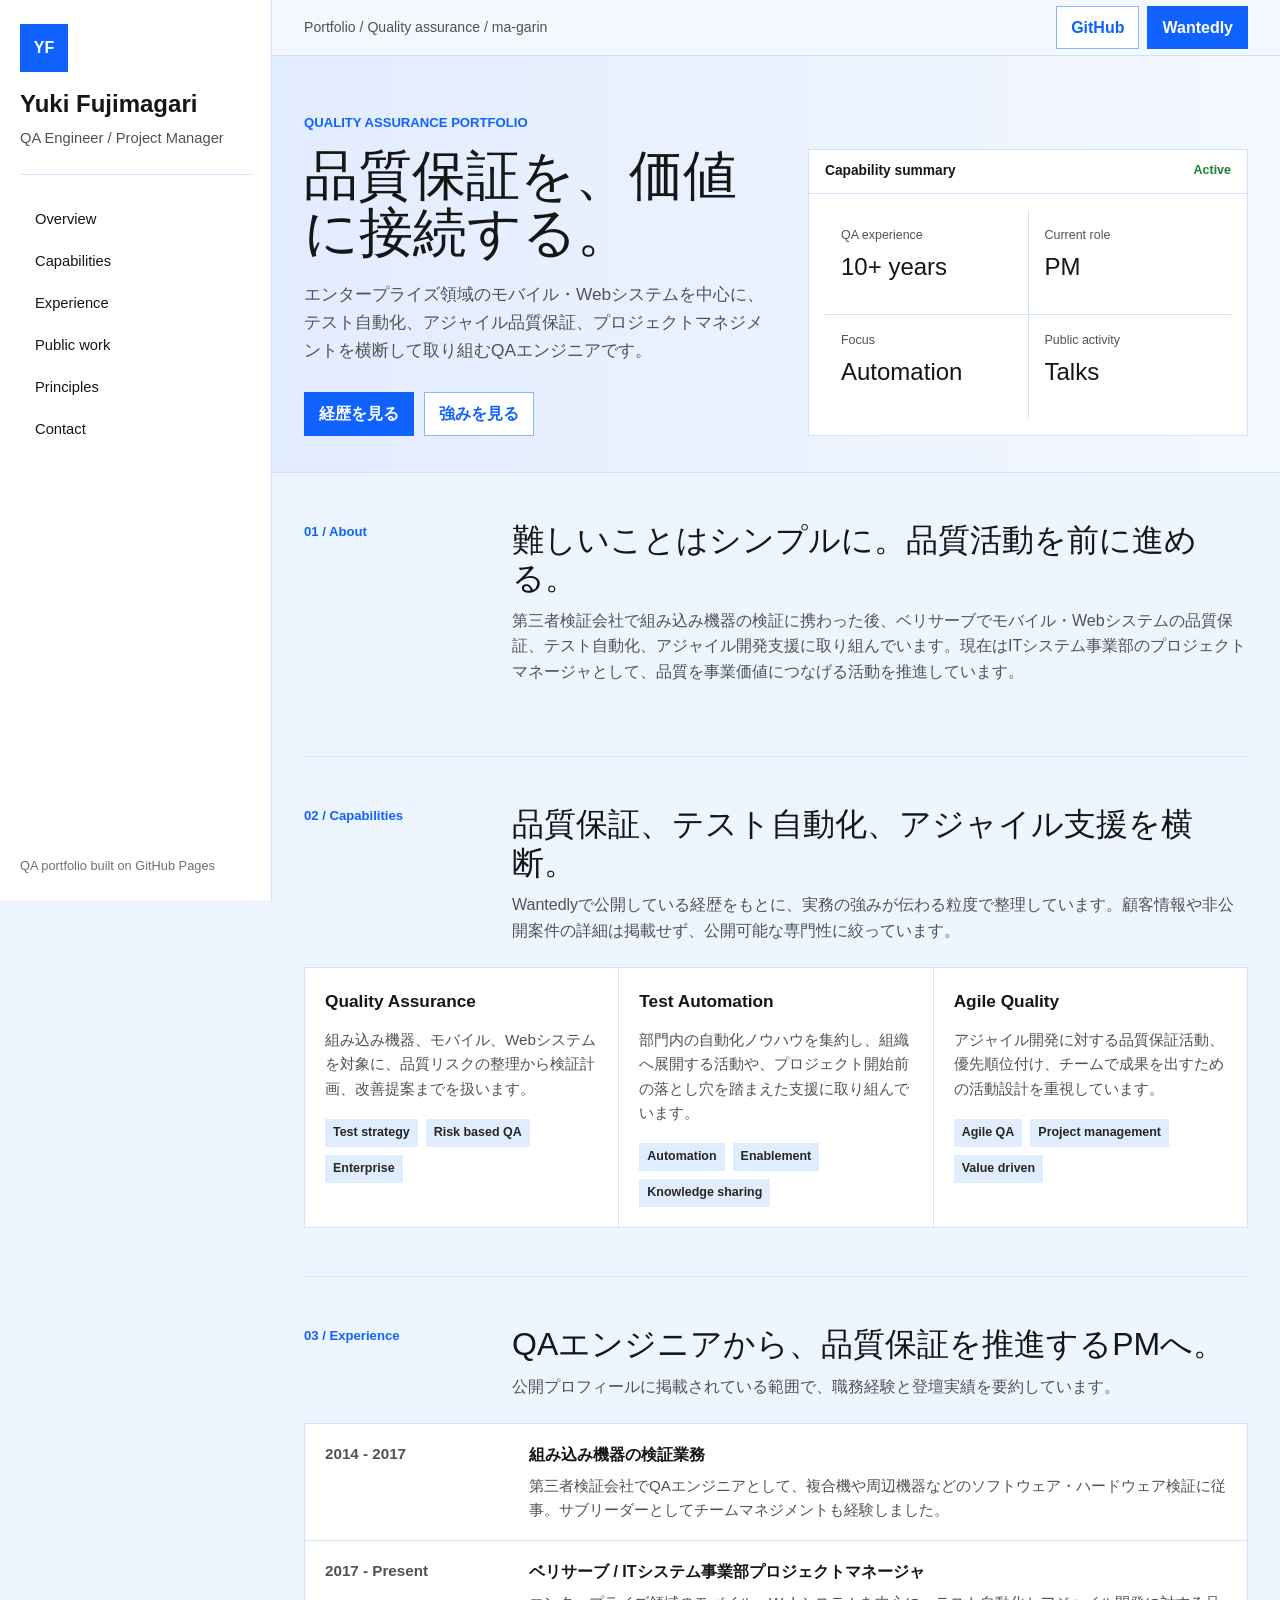
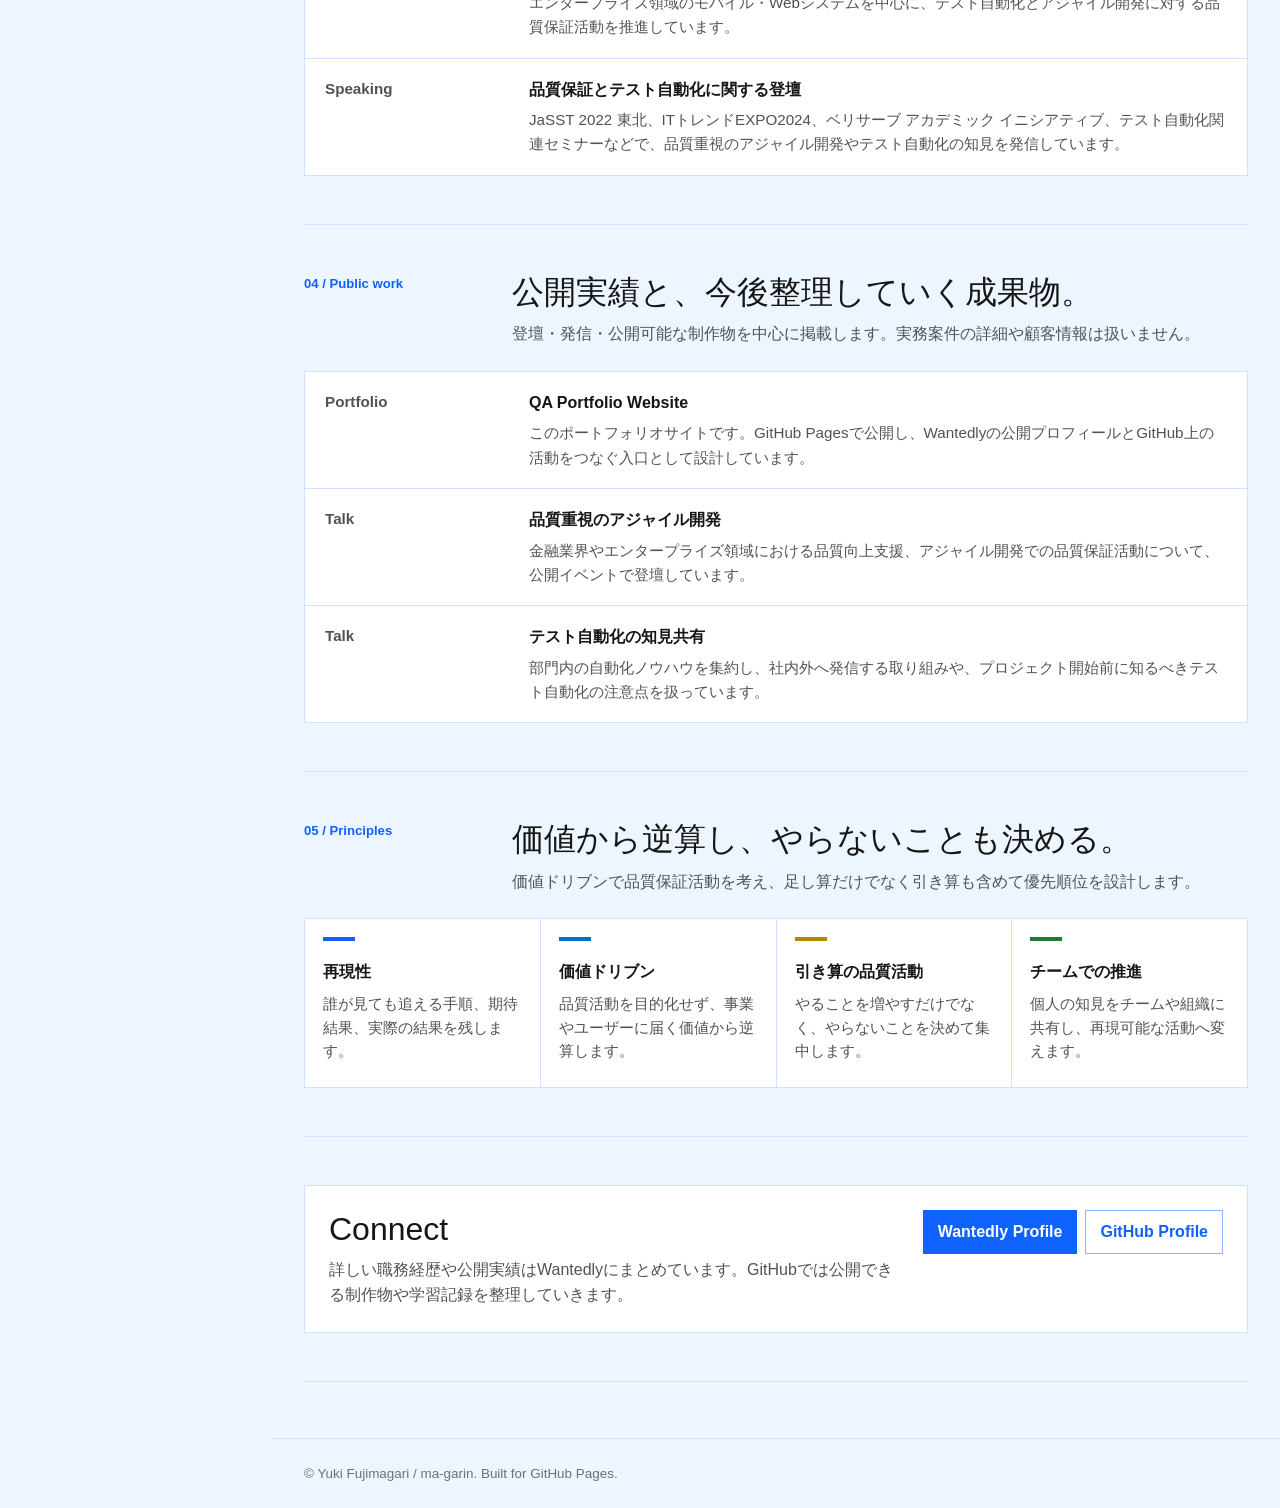
==== commit 5c6d2720: "feat: apply Carbon-inspired portfolio design" ====
--- a/index.html
+++ b/index.html
@@ -8,18 +8,23 @@
     <style>
       :root {
         color-scheme: light;
-        --bg: #f5f3ee;
+        --bg: #edf5ff;
+        --bg-strong: #dbeafe;
         --surface: #ffffff;
-        --surface-soft: #eef4f1;
-        --text: #202622;
-        --muted: #647067;
-        --line: #d9ddd4;
-        --accent: #146b5b;
-        --accent-strong: #0d4e43;
-        --blue: #245f9f;
-        --amber: #a96212;
-        --red: #b13b36;
-        --shadow: 0 18px 50px rgba(33, 38, 34, 0.12);
+        --surface-blue: #f4f8ff;
+        --text: #161616;
+        --muted: #525252;
+        --subtle: #6f6f6f;
+        --line: #d0e2ff;
+        --line-strong: #8ab6ff;
+        --blue: #0f62fe;
+        --blue-hover: #0043ce;
+        --blue-soft: #e0edff;
+        --cyan: #0072c3;
+        --green: #198038;
+        --yellow: #b28600;
+        --red: #da1e28;
+        --code: #262626;
       }
 
       * {
@@ -32,86 +37,16 @@
 
       body {
         margin: 0;
-        min-height: 100vh;
         background: var(--bg);
         color: var(--text);
-        font-family: system-ui, -apple-system, BlinkMacSystemFont, "Segoe UI", sans-serif;
-        line-height: 1.75;
+        font-family: "IBM Plex Sans", "Helvetica Neue", Arial, system-ui, sans-serif;
+        line-height: 1.6;
       }
 
       a {
-        color: var(--accent-strong);
-        text-decoration-thickness: 0.08em;
-        text-underline-offset: 0.24em;
-      }
-
-      .site-header {
-        position: sticky;
-        top: 0;
-        z-index: 10;
-        border-bottom: 1px solid rgba(32, 38, 34, 0.1);
-        background: rgba(245, 243, 238, 0.94);
-        backdrop-filter: blur(16px);
-      }
-
-      .nav {
-        display: flex;
-        width: min(1120px, calc(100% - 32px));
-        min-height: 64px;
-        align-items: center;
-        justify-content: space-between;
-        gap: 20px;
-        margin: 0 auto;
-      }
-
-      .brand {
-        color: var(--text);
-        font-weight: 800;
-        text-decoration: none;
-      }
-
-      .nav-links {
-        display: flex;
-        flex-wrap: wrap;
-        align-items: center;
-        justify-content: flex-end;
-        gap: 8px 18px;
-        font-size: 0.92rem;
-      }
-
-      .nav-links a {
-        color: var(--muted);
-        font-weight: 650;
-        text-decoration: none;
-      }
-
-      .nav-links a:hover {
-        color: var(--accent-strong);
-      }
-
-      .hero {
-        width: min(1120px, calc(100% - 32px));
-        margin: 0 auto;
-        padding: 72px 0 44px;
-      }
-
-      .hero-grid {
-        display: grid;
-        grid-template-columns: minmax(0, 1fr) minmax(320px, 420px);
-        gap: 40px;
-        align-items: center;
-      }
-
-      .eyebrow {
-        display: inline-flex;
-        margin: 0 0 16px;
-        border: 1px solid var(--line);
-        border-radius: 999px;
-        background: var(--surface);
-        padding: 4px 12px;
-        color: var(--accent-strong);
-        font-size: 0.88rem;
-        font-weight: 800;
+        color: var(--blue);
+        text-decoration-thickness: 1px;
+        text-underline-offset: 0.18em;
       }
 
       h1,
@@ -121,717 +56,732 @@
         margin: 0;
       }
 
-      h1 {
+      .shell {
+        display: grid;
+        min-height: 100vh;
+        grid-template-columns: 272px minmax(0, 1fr);
+      }
+
+      .side {
+        position: sticky;
+        top: 0;
+        height: 100vh;
+        border-right: 1px solid var(--line);
+        background: #ffffff;
+        padding: 24px 20px;
+      }
+
+      .identity {
+        border-bottom: 1px solid var(--line);
+        padding-bottom: 24px;
+      }
+
+      .brand-mark {
+        display: grid;
+        width: 48px;
+        height: 48px;
+        place-items: center;
+        margin-bottom: 18px;
+        background: var(--blue);
+        color: #ffffff;
+        font-weight: 700;
+      }
+
+      .identity h1 {
+        font-size: 1.5rem;
+        line-height: 1.2;
+        letter-spacing: 0;
+      }
+
+      .identity p {
+        margin-top: 8px;
+        color: var(--muted);
+        font-size: 0.92rem;
+      }
+
+      .nav {
+        display: grid;
+        gap: 2px;
+        margin-top: 24px;
+      }
+
+      .nav a {
+        display: flex;
+        min-height: 40px;
+        align-items: center;
+        border-left: 3px solid transparent;
+        padding: 0 12px;
+        color: var(--text);
+        font-size: 0.92rem;
+        text-decoration: none;
+      }
+
+      .nav a:hover {
+        border-color: var(--blue);
+        background: var(--blue-soft);
+      }
+
+      .side-footer {
+        position: absolute;
+        right: 20px;
+        bottom: 24px;
+        left: 20px;
+        color: var(--subtle);
+        font-size: 0.8rem;
+      }
+
+      main {
+        min-width: 0;
+      }
+
+      .topbar {
+        display: flex;
+        min-height: 56px;
+        align-items: center;
+        justify-content: space-between;
+        gap: 16px;
+        border-bottom: 1px solid var(--line);
+        background: rgba(244, 248, 255, 0.92);
+        padding: 0 32px;
+        backdrop-filter: blur(12px);
+      }
+
+      .breadcrumb {
+        color: var(--muted);
+        font-size: 0.88rem;
+      }
+
+      .top-actions {
+        display: flex;
+        gap: 8px;
+      }
+
+      .button {
+        display: inline-flex;
+        min-height: 40px;
+        align-items: center;
+        justify-content: center;
+        border: 1px solid var(--blue);
+        padding: 8px 14px;
+        color: #ffffff;
+        background: var(--blue);
+        font-weight: 600;
+        text-decoration: none;
+      }
+
+      .button:hover {
+        background: var(--blue-hover);
+      }
+
+      .button.secondary {
+        border-color: var(--line-strong);
+        background: #ffffff;
+        color: var(--blue);
+      }
+
+      .button.secondary:hover {
+        background: var(--blue-soft);
+      }
+
+      .hero {
+        border-bottom: 1px solid var(--line);
+        background:
+          linear-gradient(90deg, rgba(15, 98, 254, 0.08), rgba(255, 255, 255, 0)),
+          var(--surface-blue);
+        padding: 56px 32px 36px;
+      }
+
+      .hero-grid {
+        display: grid;
+        grid-template-columns: minmax(0, 1fr) minmax(320px, 440px);
+        gap: 32px;
+        align-items: end;
+        max-width: 1180px;
+      }
+
+      .eyebrow {
+        margin-bottom: 14px;
+        color: var(--blue);
+        font-size: 0.82rem;
+        font-weight: 700;
+        text-transform: uppercase;
+      }
+
+      .hero h2 {
         max-width: 760px;
-        font-size: 4.4rem;
-        line-height: 1.02;
+        font-size: 3.4rem;
+        font-weight: 400;
+        line-height: 1.05;
         letter-spacing: 0;
       }
 
       .lead {
-        max-width: 680px;
-        margin-top: 24px;
-        color: var(--muted);
-        font-size: 1.12rem;
+        max-width: 720px;
+        margin-top: 20px;
+        color: var(--muted);
+        font-size: 1.08rem;
       }
 
       .hero-actions {
         display: flex;
         flex-wrap: wrap;
-        gap: 12px;
+        gap: 10px;
         margin-top: 28px;
       }
 
-      .button {
-        display: inline-flex;
-        min-height: 46px;
-        align-items: center;
-        justify-content: center;
-        border: 1px solid transparent;
-        border-radius: 8px;
-        padding: 9px 16px;
-        font-weight: 800;
-        text-decoration: none;
-      }
-
-      .button.primary {
-        background: var(--accent-strong);
-        color: #ffffff;
-      }
-
-      .button.secondary {
-        border-color: var(--line);
+      .status-panel {
+        border: 1px solid var(--line);
         background: var(--surface);
-        color: var(--text);
-      }
-
-      .qa-panel {
-        overflow: hidden;
-        border: 1px solid var(--line);
-        border-radius: 8px;
-        background: var(--surface);
-        box-shadow: var(--shadow);
-      }
-
-      .panel-top {
+      }
+
+      .panel-header {
         display: flex;
-        min-height: 48px;
+        min-height: 44px;
         align-items: center;
         justify-content: space-between;
-        gap: 12px;
         border-bottom: 1px solid var(--line);
         padding: 0 16px;
-        color: var(--muted);
-        font-size: 0.82rem;
-        font-weight: 800;
-      }
-
-      .dots {
-        display: flex;
-        gap: 7px;
-      }
-
-      .dot {
-        width: 10px;
-        height: 10px;
-        border-radius: 50%;
-      }
-
-      .dot.red {
-        background: var(--red);
-      }
-
-      .dot.amber {
-        background: var(--amber);
-      }
-
-      .dot.green {
-        background: var(--accent);
-      }
-
-      .panel-body {
-        padding: 22px;
-      }
-
-      .status-row {
-        display: grid;
-        grid-template-columns: 88px 1fr auto;
-        gap: 12px;
-        align-items: center;
-        margin-bottom: 18px;
-        font-size: 0.92rem;
-      }
-
-      .status-row:last-child {
-        margin-bottom: 0;
-      }
-
-      .status-label {
-        color: var(--muted);
-        font-weight: 750;
-      }
-
-      .meter {
-        overflow: hidden;
-        height: 10px;
-        border-radius: 999px;
-        background: #e8ebe4;
-      }
-
-      .meter span {
-        display: block;
-        height: 100%;
-        border-radius: inherit;
-      }
-
-      .meter.functional span {
-        width: 88%;
-        background: var(--accent);
-      }
-
-      .meter.automation span {
-        width: 72%;
-        background: var(--blue);
-      }
-
-      .meter.usability span {
-        width: 80%;
-        background: var(--amber);
-      }
-
-      .metric-grid {
-        display: grid;
-        grid-template-columns: repeat(3, 1fr);
-        border-top: 1px solid var(--line);
-        margin-top: 22px;
-        padding-top: 18px;
-        gap: 12px;
-      }
-
-      .metric {
-        border-left: 3px solid var(--accent);
-        padding-left: 10px;
-      }
-
-      .metric:nth-child(2) {
-        border-color: var(--blue);
-      }
-
-      .metric:nth-child(3) {
-        border-color: var(--amber);
-      }
-
-      .metric strong {
-        display: block;
-        font-size: 1.2rem;
-        line-height: 1.2;
-      }
-
-      .metric span {
-        color: var(--muted);
+      }
+
+      .panel-title {
+        color: var(--text);
+        font-size: 0.86rem;
+        font-weight: 700;
+      }
+
+      .panel-tag {
+        color: var(--green);
         font-size: 0.78rem;
         font-weight: 700;
       }
 
+      .panel-body {
+        padding: 16px;
+      }
+
+      .status-grid {
+        display: grid;
+        grid-template-columns: repeat(2, 1fr);
+        gap: 1px;
+        background: var(--line);
+      }
+
+      .status-cell {
+        min-height: 104px;
+        background: #ffffff;
+        padding: 16px;
+      }
+
+      .status-cell span {
+        display: block;
+        color: var(--muted);
+        font-size: 0.78rem;
+      }
+
+      .status-cell strong {
+        display: block;
+        margin-top: 8px;
+        color: var(--text);
+        font-size: 1.5rem;
+        font-weight: 400;
+        line-height: 1.1;
+      }
+
+      .content {
+        padding: 0 32px 56px;
+      }
+
       .section {
-        border-top: 1px solid var(--line);
-        padding: 52px 0;
-      }
-
-      .section-inner {
-        width: min(1120px, calc(100% - 32px));
-        margin: 0 auto;
-      }
-
-      .section-heading {
-        display: grid;
-        grid-template-columns: 220px 1fr;
+        max-width: 1180px;
+        border-bottom: 1px solid var(--line);
+        padding: 48px 0;
+      }
+
+      .section-head {
+        display: grid;
+        grid-template-columns: 180px minmax(0, 1fr);
         gap: 28px;
-        margin-bottom: 28px;
-      }
-
-      .section-kicker {
-        color: var(--accent-strong);
-        font-size: 0.86rem;
-        font-weight: 850;
-      }
-
-      h2 {
+        margin-bottom: 24px;
+      }
+
+      .section-number {
+        color: var(--blue);
+        font-size: 0.82rem;
+        font-weight: 700;
+      }
+
+      h3 {
         font-size: 2rem;
+        font-weight: 400;
         line-height: 1.2;
         letter-spacing: 0;
       }
 
       .section-copy {
-        max-width: 720px;
-        margin-top: 12px;
-        color: var(--muted);
-      }
-
-      .cards {
+        max-width: 760px;
+        margin-top: 10px;
+        color: var(--muted);
+      }
+
+      .card-grid {
         display: grid;
         grid-template-columns: repeat(3, 1fr);
-        gap: 14px;
+        gap: 1px;
+        background: var(--line);
+        border: 1px solid var(--line);
       }
 
       .card {
-        border: 1px solid var(--line);
-        border-radius: 8px;
-        background: var(--surface);
-        padding: 22px;
-      }
-
-      .card h3 {
-        margin-bottom: 10px;
-        font-size: 1.05rem;
-      }
-
-      .card p,
-      .card li {
+        min-height: 220px;
+        background: #ffffff;
+        padding: 20px;
+      }
+
+      .card h4 {
+        margin: 0 0 12px;
+        font-size: 1.08rem;
+        font-weight: 600;
+      }
+
+      .card p {
         color: var(--muted);
         font-size: 0.95rem;
       }
 
-      .tag-list {
+      .tags {
         display: flex;
         flex-wrap: wrap;
         gap: 8px;
-        margin: 16px 0 0;
+        margin: 18px 0 0;
         padding: 0;
         list-style: none;
       }
 
-      .tag-list li {
+      .tags li {
+        background: var(--blue-soft);
+        padding: 4px 8px;
+        color: var(--code);
+        font-size: 0.78rem;
+        font-weight: 600;
+      }
+
+      .data-table {
         border: 1px solid var(--line);
-        border-radius: 999px;
-        background: var(--surface-soft);
-        padding: 4px 9px;
-        color: var(--text);
-        font-size: 0.82rem;
-        font-weight: 750;
-      }
-
-      .work-list {
-        display: grid;
-        gap: 14px;
-      }
-
-      .timeline {
-        display: grid;
-        gap: 14px;
-      }
-
-      .timeline-item {
+        background: #ffffff;
+      }
+
+      .row {
         display: grid;
         grid-template-columns: 180px 1fr;
-        gap: 22px;
+        gap: 24px;
+        border-bottom: 1px solid var(--line);
+        padding: 18px 20px;
+      }
+
+      .row:last-child {
+        border-bottom: 0;
+      }
+
+      .row-key {
+        color: var(--blue);
+        font-size: 0.86rem;
+        font-weight: 700;
+      }
+
+      .row h4 {
+        margin: 0 0 6px;
+        font-size: 1rem;
+      }
+
+      .row p {
+        color: var(--muted);
+        font-size: 0.95rem;
+      }
+
+      .principles {
+        display: grid;
+        grid-template-columns: repeat(4, 1fr);
+        gap: 1px;
         border: 1px solid var(--line);
-        border-radius: 8px;
-        background: var(--surface);
-        padding: 22px;
-      }
-
-      .timeline-date {
-        color: var(--accent-strong);
-        font-size: 0.84rem;
-        font-weight: 850;
-      }
-
-      .timeline-item h3 {
-        margin-bottom: 8px;
-        font-size: 1.15rem;
-      }
-
-      .timeline-item p {
-        color: var(--muted);
-      }
-
-      .work-item {
-        display: grid;
-        grid-template-columns: 180px 1fr;
-        gap: 22px;
+        background: var(--line);
+      }
+
+      .principle {
+        min-height: 168px;
+        background: #ffffff;
+        padding: 18px;
+      }
+
+      .principle::before {
+        display: block;
+        width: 32px;
+        height: 4px;
+        margin-bottom: 18px;
+        background: var(--blue);
+        content: "";
+      }
+
+      .principle:nth-child(2)::before {
+        background: var(--cyan);
+      }
+
+      .principle:nth-child(3)::before {
+        background: var(--yellow);
+      }
+
+      .principle:nth-child(4)::before {
+        background: var(--green);
+      }
+
+      .principle h4 {
+        margin: 0 0 8px;
+        font-size: 1rem;
+      }
+
+      .principle p {
+        color: var(--muted);
+        font-size: 0.92rem;
+      }
+
+      .contact-panel {
+        display: grid;
+        grid-template-columns: 1fr auto;
+        gap: 24px;
         border: 1px solid var(--line);
-        border-radius: 8px;
-        background: var(--surface);
-        padding: 22px;
-      }
-
-      .work-type {
-        color: var(--blue);
-        font-size: 0.84rem;
-        font-weight: 850;
-      }
-
-      .work-item h3 {
-        margin-bottom: 8px;
-        font-size: 1.15rem;
-      }
-
-      .work-item p {
-        color: var(--muted);
-      }
-
-      .principles {
-        display: grid;
-        grid-template-columns: 1fr 1fr;
-        gap: 14px;
-      }
-
-      .principle {
-        border-left: 4px solid var(--accent);
-        background: rgba(255, 255, 255, 0.62);
-        padding: 18px 18px 18px 20px;
-      }
-
-      .principle:nth-child(2) {
-        border-color: var(--blue);
-      }
-
-      .principle:nth-child(3) {
-        border-color: var(--amber);
-      }
-
-      .principle:nth-child(4) {
-        border-color: var(--red);
-      }
-
-      .principle h3 {
-        margin-bottom: 6px;
-        font-size: 1rem;
-      }
-
-      .principle p {
-        color: var(--muted);
-        font-size: 0.95rem;
-      }
-
-      .contact {
-        display: flex;
-        flex-wrap: wrap;
-        align-items: center;
-        justify-content: space-between;
-        gap: 18px;
-        border: 1px solid var(--line);
-        border-radius: 8px;
-        background: var(--text);
-        padding: 28px;
-        color: #ffffff;
-      }
-
-      .contact p {
-        max-width: 640px;
-        color: rgba(255, 255, 255, 0.76);
-      }
-
-      .contact .button {
         background: #ffffff;
-        color: var(--text);
+        padding: 24px;
+      }
+
+      .contact-panel p {
+        max-width: 720px;
+        margin-top: 8px;
+        color: var(--muted);
       }
 
       .contact-actions {
         display: flex;
         flex-wrap: wrap;
-        gap: 10px;
+        align-content: start;
+        gap: 8px;
       }
 
       footer {
-        width: min(1120px, calc(100% - 32px));
-        margin: 0 auto;
-        padding: 28px 0 42px;
-        color: var(--muted);
-        font-size: 0.92rem;
-      }
-
-      @media (max-width: 860px) {
-        .nav {
+        border-top: 1px solid var(--line);
+        padding: 24px 32px;
+        color: var(--subtle);
+        font-size: 0.84rem;
+      }
+
+      @media (max-width: 960px) {
+        .shell {
+          grid-template-columns: 1fr;
+        }
+
+        .side {
+          position: static;
+          height: auto;
+          border-right: 0;
+          border-bottom: 1px solid var(--line);
+        }
+
+        .side-footer {
+          position: static;
+          margin-top: 24px;
+        }
+
+        .hero-grid,
+        .section-head,
+        .contact-panel {
+          grid-template-columns: 1fr;
+        }
+
+        .card-grid,
+        .principles {
+          grid-template-columns: 1fr 1fr;
+        }
+      }
+
+      @media (max-width: 640px) {
+        .topbar {
           align-items: flex-start;
           flex-direction: column;
-          padding: 14px 0;
-        }
-
-        .nav-links {
-          justify-content: flex-start;
-        }
-
-        .hero {
-          padding-top: 48px;
-        }
-
-        .hero-grid,
-        .section-heading,
-        .work-item,
-        .timeline-item {
+          padding: 14px 16px;
+        }
+
+        .hero,
+        .content {
+          padding-right: 16px;
+          padding-left: 16px;
+        }
+
+        .hero h2 {
+          font-size: 2.35rem;
+        }
+
+        h3 {
+          font-size: 1.55rem;
+        }
+
+        .status-grid,
+        .card-grid,
+        .principles,
+        .row {
           grid-template-columns: 1fr;
         }
 
-        h1 {
-          font-size: 3.2rem;
-        }
-
-        .cards,
-        .principles {
-          grid-template-columns: 1fr;
-        }
-      }
-
-      @media (max-width: 560px) {
-        .hero,
-        .section-inner,
-        .nav,
-        footer {
-          width: min(100% - 24px, 1120px);
-        }
-
-        h1 {
-          font-size: 2.55rem;
-        }
-
-        h2 {
-          font-size: 1.55rem;
-        }
-
+        .top-actions,
         .hero-actions,
-        .contact-actions,
-        .contact {
-          align-items: stretch;
-          flex-direction: column;
+        .contact-actions {
+          width: 100%;
         }
 
         .button {
           width: 100%;
-        }
-
-        .status-row {
-          grid-template-columns: 1fr;
-          gap: 6px;
-        }
-
-        .metric-grid {
-          grid-template-columns: 1fr;
         }
       }
     </style>
   </head>
   <body>
-    <header class="site-header">
-      <nav class="nav" aria-label="主要ナビゲーション">
-        <a class="brand" href="#">Yuki Fujimagari</a>
-        <div class="nav-links">
-          <a href="#about">About</a>
-          <a href="#skills">Skills</a>
+    <div class="shell">
+      <aside class="side">
+        <div class="identity">
+          <div class="brand-mark" aria-hidden="true">YF</div>
+          <h1>Yuki Fujimagari</h1>
+          <p>QA Engineer / Project Manager</p>
+        </div>
+        <nav class="nav" aria-label="主要ナビゲーション">
+          <a href="#overview">Overview</a>
+          <a href="#capabilities">Capabilities</a>
           <a href="#experience">Experience</a>
-          <a href="#works">Works</a>
+          <a href="#works">Public work</a>
+          <a href="#principles">Principles</a>
           <a href="#contact">Contact</a>
-        </div>
-      </nav>
-    </header>
-
-    <main>
-      <section class="hero" aria-labelledby="hero-title">
-        <div class="hero-grid">
-          <div>
-            <p class="eyebrow">Yuki Fujimagari / ma-garin</p>
-            <h1 id="hero-title">品質保証を、価値に接続する。</h1>
-            <p class="lead">
-              エンタープライズ領域のモバイル・Webシステムを中心に、テスト自動化、アジャイル品質保証、プロジェクトマネジメントを横断して取り組むQAエンジニアです。
-            </p>
-            <div class="hero-actions">
-              <a class="button primary" href="#experience">経歴を見る</a>
-              <a class="button secondary" href="https://www.wantedly.com/id/Yuki_Fujimagari">Wantedlyを見る</a>
-            </div>
-          </div>
-
-          <aside class="qa-panel" aria-label="QAの注力領域">
-            <div class="panel-top">
-              <span>QUALITY DASHBOARD</span>
-              <span class="dots" aria-hidden="true">
-                <span class="dot red"></span>
-                <span class="dot amber"></span>
-                <span class="dot green"></span>
-              </span>
-            </div>
-            <div class="panel-body">
-              <div class="status-row">
-                <span class="status-label">機能検証</span>
-                <span class="meter functional" aria-hidden="true"><span></span></span>
-                <strong>High</strong>
-              </div>
-              <div class="status-row">
-                <span class="status-label">自動化</span>
-                <span class="meter automation" aria-hidden="true"><span></span></span>
-                <strong>Build</strong>
-              </div>
-              <div class="status-row">
-                <span class="status-label">UX観点</span>
-                <span class="meter usability" aria-hidden="true"><span></span></span>
-                <strong>Focus</strong>
-              </div>
-              <div class="metric-grid" aria-label="ポートフォリオの注力指標">
-                <div class="metric">
-                  <strong>10+</strong>
-                  <span>QA領域の経験年数</span>
-                </div>
-                <div class="metric">
-                  <strong>PM</strong>
-                  <span>品質保証活動を推進</span>
-                </div>
-                <div class="metric">
-                  <strong>Talk</strong>
-                  <span>登壇・発信実績</span>
-                </div>
-              </div>
-            </div>
-          </aside>
-        </div>
-      </section>
-
-      <section id="about" class="section" aria-labelledby="about-heading">
-        <div class="section-inner">
-          <div class="section-heading">
-            <p class="section-kicker">01 / About</p>
-            <div>
-              <h2 id="about-heading">難しいことはシンプルに。品質活動を前に進める。</h2>
-              <p class="section-copy">
-                第三者検証会社で組み込み機器の検証に携わった後、ベリサーブでモバイル・Webシステムの品質保証、テスト自動化、アジャイル開発支援に取り組んでいます。現在はITシステム事業部のプロジェクトマネージャとして、品質を事業価値につなげる活動を推進しています。
-              </p>
-            </div>
+        </nav>
+        <p class="side-footer">QA portfolio built on GitHub Pages</p>
+      </aside>
+
+      <main>
+        <div class="topbar">
+          <p class="breadcrumb">Portfolio / Quality assurance / ma-garin</p>
+          <div class="top-actions">
+            <a class="button secondary" href="https://github.com/ma-garin">GitHub</a>
+            <a class="button" href="https://www.wantedly.com/id/Yuki_Fujimagari">Wantedly</a>
           </div>
         </div>
-      </section>
-
-      <section id="skills" class="section" aria-labelledby="skills-heading">
-        <div class="section-inner">
-          <div class="section-heading">
-            <p class="section-kicker">02 / Skills</p>
+
+        <section id="overview" class="hero" aria-labelledby="hero-title">
+          <div class="hero-grid">
             <div>
-              <h2 id="skills-heading">品質保証、テスト自動化、アジャイル支援を横断。</h2>
-              <p class="section-copy">
-                Wantedlyで公開している経歴をもとに、実務の強みが伝わる粒度で整理しています。顧客情報や非公開案件の詳細は掲載せず、公開可能な専門性に絞っています。
+              <p class="eyebrow">Quality assurance portfolio</p>
+              <h2 id="hero-title">品質保証を、価値に接続する。</h2>
+              <p class="lead">
+                エンタープライズ領域のモバイル・Webシステムを中心に、テスト自動化、アジャイル品質保証、プロジェクトマネジメントを横断して取り組むQAエンジニアです。
               </p>
-            </div>
+              <div class="hero-actions">
+                <a class="button" href="#experience">経歴を見る</a>
+                <a class="button secondary" href="#capabilities">強みを見る</a>
+              </div>
+            </div>
+
+            <aside class="status-panel" aria-label="プロフィール概要">
+              <div class="panel-header">
+                <span class="panel-title">Capability summary</span>
+                <span class="panel-tag">Active</span>
+              </div>
+              <div class="panel-body">
+                <div class="status-grid">
+                  <div class="status-cell">
+                    <span>QA experience</span>
+                    <strong>10+ years</strong>
+                  </div>
+                  <div class="status-cell">
+                    <span>Current role</span>
+                    <strong>PM</strong>
+                  </div>
+                  <div class="status-cell">
+                    <span>Focus</span>
+                    <strong>Automation</strong>
+                  </div>
+                  <div class="status-cell">
+                    <span>Public activity</span>
+                    <strong>Talks</strong>
+                  </div>
+                </div>
+              </div>
+            </aside>
           </div>
-
-          <div class="cards">
-            <article class="card">
-              <h3>Quality Assurance</h3>
-              <p>組み込み機器、モバイル、Webシステムを対象に、品質リスクの整理から検証計画、改善提案までを扱います。</p>
-              <ul class="tag-list">
-                <li>Test Strategy</li>
-                <li>Risk Based QA</li>
-                <li>Enterprise</li>
-              </ul>
-            </article>
-            <article class="card">
-              <h3>Test Automation</h3>
-              <p>部門内の自動化ノウハウを集約し、組織へ展開する活動や、プロジェクト開始前の落とし穴を踏まえた支援に取り組んでいます。</p>
-              <ul class="tag-list">
-                <li>Automation</li>
-                <li>Knowledge Sharing</li>
-                <li>Enablement</li>
-              </ul>
-            </article>
-            <article class="card">
-              <h3>Agile Quality</h3>
-              <p>アジャイル開発に対する品質保証活動、優先順位付け、チームで成果を出すための活動設計を重視しています。</p>
-              <ul class="tag-list">
-                <li>Agile QA</li>
-                <li>Project Management</li>
-                <li>Value Driven</li>
-              </ul>
-            </article>
-          </div>
+        </section>
+
+        <div class="content">
+          <section class="section" aria-labelledby="about-heading">
+            <div class="section-head">
+              <p class="section-number">01 / About</p>
+              <div>
+                <h3 id="about-heading">難しいことはシンプルに。品質活動を前に進める。</h3>
+                <p class="section-copy">
+                  第三者検証会社で組み込み機器の検証に携わった後、ベリサーブでモバイル・Webシステムの品質保証、テスト自動化、アジャイル開発支援に取り組んでいます。現在はITシステム事業部のプロジェクトマネージャとして、品質を事業価値につなげる活動を推進しています。
+                </p>
+              </div>
+            </div>
+          </section>
+
+          <section id="capabilities" class="section" aria-labelledby="capabilities-heading">
+            <div class="section-head">
+              <p class="section-number">02 / Capabilities</p>
+              <div>
+                <h3 id="capabilities-heading">品質保証、テスト自動化、アジャイル支援を横断。</h3>
+                <p class="section-copy">
+                  Wantedlyで公開している経歴をもとに、実務の強みが伝わる粒度で整理しています。顧客情報や非公開案件の詳細は掲載せず、公開可能な専門性に絞っています。
+                </p>
+              </div>
+            </div>
+
+            <div class="card-grid">
+              <article class="card">
+                <h4>Quality Assurance</h4>
+                <p>組み込み機器、モバイル、Webシステムを対象に、品質リスクの整理から検証計画、改善提案までを扱います。</p>
+                <ul class="tags">
+                  <li>Test strategy</li>
+                  <li>Risk based QA</li>
+                  <li>Enterprise</li>
+                </ul>
+              </article>
+              <article class="card">
+                <h4>Test Automation</h4>
+                <p>部門内の自動化ノウハウを集約し、組織へ展開する活動や、プロジェクト開始前の落とし穴を踏まえた支援に取り組んでいます。</p>
+                <ul class="tags">
+                  <li>Automation</li>
+                  <li>Enablement</li>
+                  <li>Knowledge sharing</li>
+                </ul>
+              </article>
+              <article class="card">
+                <h4>Agile Quality</h4>
+                <p>アジャイル開発に対する品質保証活動、優先順位付け、チームで成果を出すための活動設計を重視しています。</p>
+                <ul class="tags">
+                  <li>Agile QA</li>
+                  <li>Project management</li>
+                  <li>Value driven</li>
+                </ul>
+              </article>
+            </div>
+          </section>
+
+          <section id="experience" class="section" aria-labelledby="experience-heading">
+            <div class="section-head">
+              <p class="section-number">03 / Experience</p>
+              <div>
+                <h3 id="experience-heading">QAエンジニアから、品質保証を推進するPMへ。</h3>
+                <p class="section-copy">公開プロフィールに掲載されている範囲で、職務経験と登壇実績を要約しています。</p>
+              </div>
+            </div>
+
+            <div class="data-table">
+              <article class="row">
+                <p class="row-key">2014 - 2017</p>
+                <div>
+                  <h4>組み込み機器の検証業務</h4>
+                  <p>第三者検証会社でQAエンジニアとして、複合機や周辺機器などのソフトウェア・ハードウェア検証に従事。サブリーダーとしてチームマネジメントも経験しました。</p>
+                </div>
+              </article>
+              <article class="row">
+                <p class="row-key">2017 - Present</p>
+                <div>
+                  <h4>ベリサーブ / ITシステム事業部プロジェクトマネージャ</h4>
+                  <p>エンタープライズ領域のモバイル・Webシステムを中心に、テスト自動化とアジャイル開発に対する品質保証活動を推進しています。</p>
+                </div>
+              </article>
+              <article class="row">
+                <p class="row-key">Speaking</p>
+                <div>
+                  <h4>品質保証とテスト自動化に関する登壇</h4>
+                  <p>JaSST 2022 東北、ITトレンドEXPO2024、ベリサーブ アカデミック イニシアティブ、テスト自動化関連セミナーなどで、品質重視のアジャイル開発やテスト自動化の知見を発信しています。</p>
+                </div>
+              </article>
+            </div>
+          </section>
+
+          <section id="works" class="section" aria-labelledby="works-heading">
+            <div class="section-head">
+              <p class="section-number">04 / Public work</p>
+              <div>
+                <h3 id="works-heading">公開実績と、今後整理していく成果物。</h3>
+                <p class="section-copy">登壇・発信・公開可能な制作物を中心に掲載します。実務案件の詳細や顧客情報は扱いません。</p>
+              </div>
+            </div>
+
+            <div class="data-table">
+              <article class="row">
+                <p class="row-key">Portfolio</p>
+                <div>
+                  <h4>QA Portfolio Website</h4>
+                  <p>このポートフォリオサイトです。GitHub Pagesで公開し、Wantedlyの公開プロフィールとGitHub上の活動をつなぐ入口として設計しています。</p>
+                </div>
+              </article>
+              <article class="row">
+                <p class="row-key">Talk</p>
+                <div>
+                  <h4>品質重視のアジャイル開発</h4>
+                  <p>金融業界やエンタープライズ領域における品質向上支援、アジャイル開発での品質保証活動について、公開イベントで登壇しています。</p>
+                </div>
+              </article>
+              <article class="row">
+                <p class="row-key">Talk</p>
+                <div>
+                  <h4>テスト自動化の知見共有</h4>
+                  <p>部門内の自動化ノウハウを集約し、社内外へ発信する取り組みや、プロジェクト開始前に知るべきテスト自動化の注意点を扱っています。</p>
+                </div>
+              </article>
+            </div>
+          </section>
+
+          <section id="principles" class="section" aria-labelledby="principles-heading">
+            <div class="section-head">
+              <p class="section-number">05 / Principles</p>
+              <div>
+                <h3 id="principles-heading">価値から逆算し、やらないことも決める。</h3>
+                <p class="section-copy">価値ドリブンで品質保証活動を考え、足し算だけでなく引き算も含めて優先順位を設計します。</p>
+              </div>
+            </div>
+
+            <div class="principles">
+              <article class="principle">
+                <h4>再現性</h4>
+                <p>誰が見ても追える手順、期待結果、実際の結果を残します。</p>
+              </article>
+              <article class="principle">
+                <h4>価値ドリブン</h4>
+                <p>品質活動を目的化せず、事業やユーザーに届く価値から逆算します。</p>
+              </article>
+              <article class="principle">
+                <h4>引き算の品質活動</h4>
+                <p>やることを増やすだけでなく、やらないことを決めて集中します。</p>
+              </article>
+              <article class="principle">
+                <h4>チームでの推進</h4>
+                <p>個人の知見をチームや組織に共有し、再現可能な活動へ変えます。</p>
+              </article>
+            </div>
+          </section>
+
+          <section id="contact" class="section" aria-labelledby="contact-heading">
+            <div class="contact-panel">
+              <div>
+                <h3 id="contact-heading">Connect</h3>
+                <p>詳しい職務経歴や公開実績はWantedlyにまとめています。GitHubでは公開できる制作物や学習記録を整理していきます。</p>
+              </div>
+              <div class="contact-actions">
+                <a class="button" href="https://www.wantedly.com/id/Yuki_Fujimagari">Wantedly Profile</a>
+                <a class="button secondary" href="https://github.com/ma-garin">GitHub Profile</a>
+              </div>
+            </div>
+          </section>
         </div>
-      </section>
-
-      <section id="experience" class="section" aria-labelledby="experience-heading">
-        <div class="section-inner">
-          <div class="section-heading">
-            <p class="section-kicker">03 / Experience</p>
-            <div>
-              <h2 id="experience-heading">QAエンジニアから、品質保証を推進するPMへ。</h2>
-              <p class="section-copy">
-                公開プロフィールに掲載されている範囲で、職務経験と登壇実績を要約しています。
-              </p>
-            </div>
-          </div>
-
-          <div class="timeline">
-            <article class="timeline-item">
-              <p class="timeline-date">2014 - 2017</p>
-              <div>
-                <h3>組み込み機器の検証業務</h3>
-                <p>第三者検証会社でQAエンジニアとして、複合機や周辺機器などのソフトウェア・ハードウェア検証に従事。サブリーダーとしてチームマネジメントも経験しました。</p>
-              </div>
-            </article>
-            <article class="timeline-item">
-              <p class="timeline-date">2017 - Present</p>
-              <div>
-                <h3>ベリサーブ / ITシステム事業部プロジェクトマネージャ</h3>
-                <p>エンタープライズ領域のモバイル・Webシステムを中心に、テスト自動化とアジャイル開発に対する品質保証活動を推進しています。</p>
-              </div>
-            </article>
-            <article class="timeline-item">
-              <p class="timeline-date">Speaking</p>
-              <div>
-                <h3>品質保証とテスト自動化に関する登壇</h3>
-                <p>JaSST 2022 東北、ITトレンドEXPO2024、ベリサーブ アカデミック イニシアティブ、テスト自動化関連セミナーなどで、品質重視のアジャイル開発やテスト自動化の知見を発信しています。</p>
-              </div>
-            </article>
-          </div>
-        </div>
-      </section>
-
-      <section id="works" class="section" aria-labelledby="works-heading">
-        <div class="section-inner">
-          <div class="section-heading">
-            <p class="section-kicker">04 / Works</p>
-            <div>
-              <h2 id="works-heading">公開実績と、今後整理していく成果物。</h2>
-              <p class="section-copy">
-                登壇・発信・公開可能な制作物を中心に掲載します。実務案件の詳細や顧客情報は扱いません。
-              </p>
-            </div>
-          </div>
-
-          <div class="work-list">
-            <article class="work-item">
-              <p class="work-type">Portfolio</p>
-              <div>
-                <h3>QA Portfolio Website</h3>
-                <p>このポートフォリオサイトです。GitHub Pagesで公開し、Wantedlyの公開プロフィールとGitHub上の活動をつなぐ入口として設計しています。</p>
-              </div>
-            </article>
-            <article class="work-item">
-              <p class="work-type">Talk</p>
-              <div>
-                <h3>品質重視のアジャイル開発</h3>
-                <p>金融業界やエンタープライズ領域における品質向上支援、アジャイル開発での品質保証活動について、公開イベントで登壇しています。</p>
-              </div>
-            </article>
-            <article class="work-item">
-              <p class="work-type">Talk</p>
-              <div>
-                <h3>テスト自動化の知見共有</h3>
-                <p>部門内の自動化ノウハウを集約し、社内外へ発信する取り組みや、プロジェクト開始前に知るべきテスト自動化の注意点を扱っています。</p>
-              </div>
-            </article>
-          </div>
-        </div>
-      </section>
-
-      <section class="section" aria-labelledby="principles-heading">
-        <div class="section-inner">
-          <div class="section-heading">
-            <p class="section-kicker">05 / Principles</p>
-            <div>
-              <h2 id="principles-heading">ポートフォリオで伝える品質観。</h2>
-              <p class="section-copy">
-                価値ドリブンで品質保証活動を考え、足し算だけでなく引き算も含めて優先順位を設計します。
-              </p>
-            </div>
-          </div>
-
-          <div class="principles">
-            <article class="principle">
-              <h3>再現性</h3>
-              <p>誰が見ても追える手順、期待結果、実際の結果を残します。</p>
-            </article>
-            <article class="principle">
-              <h3>価値ドリブン</h3>
-              <p>品質活動を目的化せず、事業やユーザーに届く価値から逆算します。</p>
-            </article>
-            <article class="principle">
-              <h3>引き算の品質活動</h3>
-              <p>やることを増やすだけでなく、やらないことを決めて集中します。</p>
-            </article>
-            <article class="principle">
-              <h3>チームでの推進</h3>
-              <p>個人の知見をチームや組織に共有し、再現可能な活動へ変えます。</p>
-            </article>
-          </div>
-        </div>
-      </section>
-
-      <section id="contact" class="section" aria-labelledby="contact-heading">
-        <div class="section-inner">
-          <div class="contact">
-            <div>
-              <h2 id="contact-heading">Connect</h2>
-              <p>
-                詳しい職務経歴や公開実績はWantedlyにまとめています。GitHubでは公開できる制作物や学習記録を整理していきます。
-              </p>
-            </div>
-            <div class="contact-actions">
-              <a class="button" href="https://www.wantedly.com/id/Yuki_Fujimagari">Wantedly Profile</a>
-              <a class="button" href="https://github.com/ma-garin">GitHub Profile</a>
-            </div>
-          </div>
-        </div>
-      </section>
-    </main>
-
-    <footer>
-      <p>&copy; Yuki Fujimagari / ma-garin. Built for GitHub Pages.</p>
-    </footer>
+
+        <footer>
+          <p>&copy; Yuki Fujimagari / ma-garin. Built for GitHub Pages.</p>
+        </footer>
+      </main>
+    </div>
   </body>
 </html>
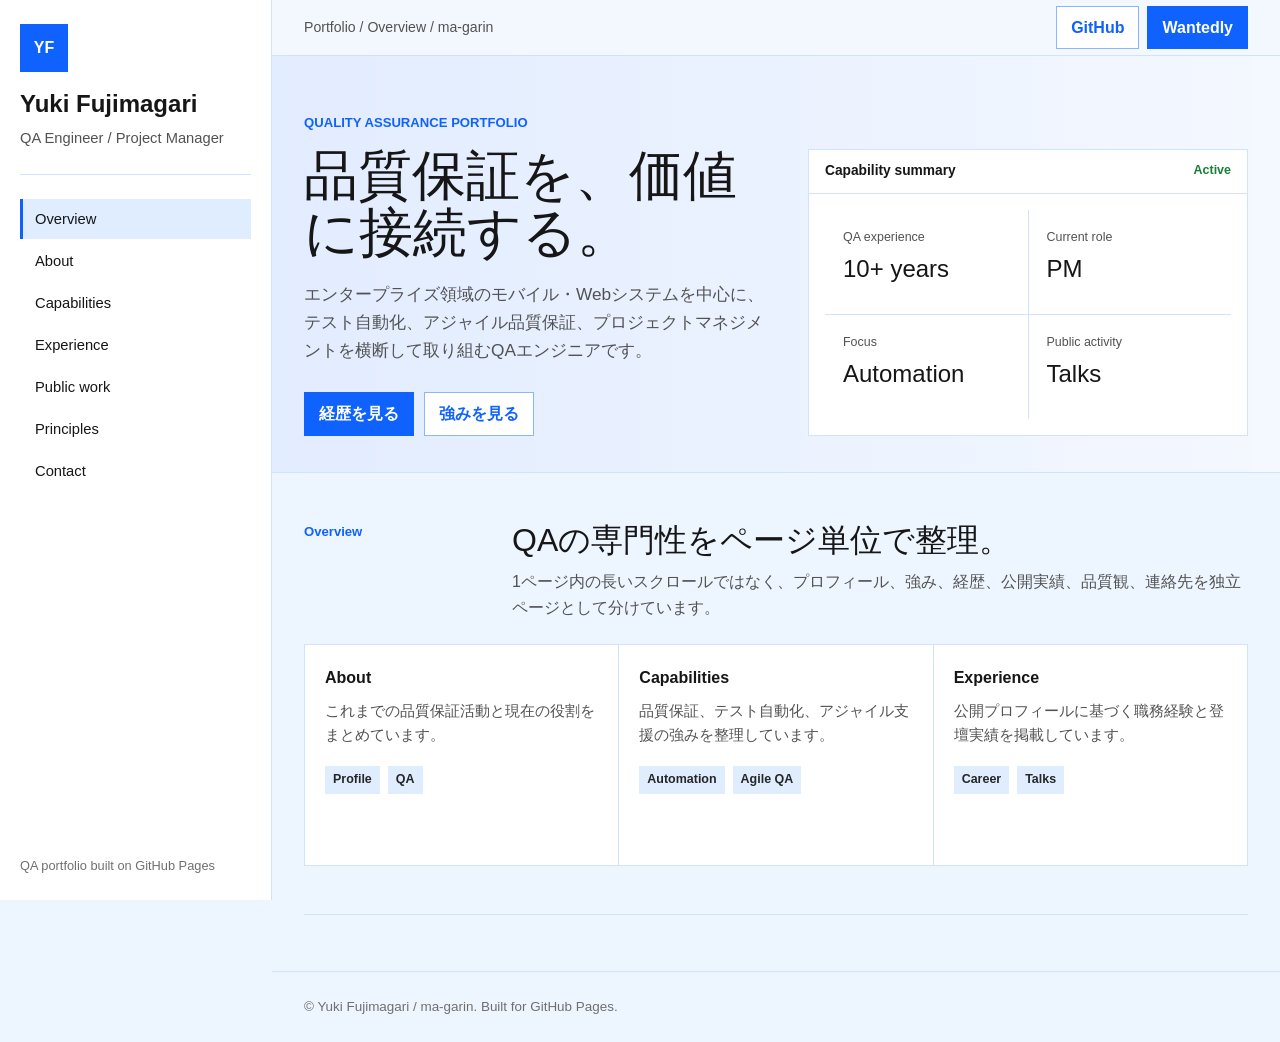
==== commit 45200524: "feat: split portfolio into pages" ====
--- a/index.html
+++ b/index.html
@@ -5,541 +5,7 @@
     <meta name="viewport" content="width=device-width, initial-scale=1">
     <meta name="description" content="Yuki Fujimagari / ma-garinのQAエンジニア向けポートフォリオサイトです。">
     <title>Yuki Fujimagari | QA Portfolio</title>
-    <style>
-      :root {
-        color-scheme: light;
-        --bg: #edf5ff;
-        --bg-strong: #dbeafe;
-        --surface: #ffffff;
-        --surface-blue: #f4f8ff;
-        --text: #161616;
-        --muted: #525252;
-        --subtle: #6f6f6f;
-        --line: #d0e2ff;
-        --line-strong: #8ab6ff;
-        --blue: #0f62fe;
-        --blue-hover: #0043ce;
-        --blue-soft: #e0edff;
-        --cyan: #0072c3;
-        --green: #198038;
-        --yellow: #b28600;
-        --red: #da1e28;
-        --code: #262626;
-      }
-
-      * {
-        box-sizing: border-box;
-      }
-
-      html {
-        scroll-behavior: smooth;
-      }
-
-      body {
-        margin: 0;
-        background: var(--bg);
-        color: var(--text);
-        font-family: "IBM Plex Sans", "Helvetica Neue", Arial, system-ui, sans-serif;
-        line-height: 1.6;
-      }
-
-      a {
-        color: var(--blue);
-        text-decoration-thickness: 1px;
-        text-underline-offset: 0.18em;
-      }
-
-      h1,
-      h2,
-      h3,
-      p {
-        margin: 0;
-      }
-
-      .shell {
-        display: grid;
-        min-height: 100vh;
-        grid-template-columns: 272px minmax(0, 1fr);
-      }
-
-      .side {
-        position: sticky;
-        top: 0;
-        height: 100vh;
-        border-right: 1px solid var(--line);
-        background: #ffffff;
-        padding: 24px 20px;
-      }
-
-      .identity {
-        border-bottom: 1px solid var(--line);
-        padding-bottom: 24px;
-      }
-
-      .brand-mark {
-        display: grid;
-        width: 48px;
-        height: 48px;
-        place-items: center;
-        margin-bottom: 18px;
-        background: var(--blue);
-        color: #ffffff;
-        font-weight: 700;
-      }
-
-      .identity h1 {
-        font-size: 1.5rem;
-        line-height: 1.2;
-        letter-spacing: 0;
-      }
-
-      .identity p {
-        margin-top: 8px;
-        color: var(--muted);
-        font-size: 0.92rem;
-      }
-
-      .nav {
-        display: grid;
-        gap: 2px;
-        margin-top: 24px;
-      }
-
-      .nav a {
-        display: flex;
-        min-height: 40px;
-        align-items: center;
-        border-left: 3px solid transparent;
-        padding: 0 12px;
-        color: var(--text);
-        font-size: 0.92rem;
-        text-decoration: none;
-      }
-
-      .nav a:hover {
-        border-color: var(--blue);
-        background: var(--blue-soft);
-      }
-
-      .side-footer {
-        position: absolute;
-        right: 20px;
-        bottom: 24px;
-        left: 20px;
-        color: var(--subtle);
-        font-size: 0.8rem;
-      }
-
-      main {
-        min-width: 0;
-      }
-
-      .topbar {
-        display: flex;
-        min-height: 56px;
-        align-items: center;
-        justify-content: space-between;
-        gap: 16px;
-        border-bottom: 1px solid var(--line);
-        background: rgba(244, 248, 255, 0.92);
-        padding: 0 32px;
-        backdrop-filter: blur(12px);
-      }
-
-      .breadcrumb {
-        color: var(--muted);
-        font-size: 0.88rem;
-      }
-
-      .top-actions {
-        display: flex;
-        gap: 8px;
-      }
-
-      .button {
-        display: inline-flex;
-        min-height: 40px;
-        align-items: center;
-        justify-content: center;
-        border: 1px solid var(--blue);
-        padding: 8px 14px;
-        color: #ffffff;
-        background: var(--blue);
-        font-weight: 600;
-        text-decoration: none;
-      }
-
-      .button:hover {
-        background: var(--blue-hover);
-      }
-
-      .button.secondary {
-        border-color: var(--line-strong);
-        background: #ffffff;
-        color: var(--blue);
-      }
-
-      .button.secondary:hover {
-        background: var(--blue-soft);
-      }
-
-      .hero {
-        border-bottom: 1px solid var(--line);
-        background:
-          linear-gradient(90deg, rgba(15, 98, 254, 0.08), rgba(255, 255, 255, 0)),
-          var(--surface-blue);
-        padding: 56px 32px 36px;
-      }
-
-      .hero-grid {
-        display: grid;
-        grid-template-columns: minmax(0, 1fr) minmax(320px, 440px);
-        gap: 32px;
-        align-items: end;
-        max-width: 1180px;
-      }
-
-      .eyebrow {
-        margin-bottom: 14px;
-        color: var(--blue);
-        font-size: 0.82rem;
-        font-weight: 700;
-        text-transform: uppercase;
-      }
-
-      .hero h2 {
-        max-width: 760px;
-        font-size: 3.4rem;
-        font-weight: 400;
-        line-height: 1.05;
-        letter-spacing: 0;
-      }
-
-      .lead {
-        max-width: 720px;
-        margin-top: 20px;
-        color: var(--muted);
-        font-size: 1.08rem;
-      }
-
-      .hero-actions {
-        display: flex;
-        flex-wrap: wrap;
-        gap: 10px;
-        margin-top: 28px;
-      }
-
-      .status-panel {
-        border: 1px solid var(--line);
-        background: var(--surface);
-      }
-
-      .panel-header {
-        display: flex;
-        min-height: 44px;
-        align-items: center;
-        justify-content: space-between;
-        border-bottom: 1px solid var(--line);
-        padding: 0 16px;
-      }
-
-      .panel-title {
-        color: var(--text);
-        font-size: 0.86rem;
-        font-weight: 700;
-      }
-
-      .panel-tag {
-        color: var(--green);
-        font-size: 0.78rem;
-        font-weight: 700;
-      }
-
-      .panel-body {
-        padding: 16px;
-      }
-
-      .status-grid {
-        display: grid;
-        grid-template-columns: repeat(2, 1fr);
-        gap: 1px;
-        background: var(--line);
-      }
-
-      .status-cell {
-        min-height: 104px;
-        background: #ffffff;
-        padding: 16px;
-      }
-
-      .status-cell span {
-        display: block;
-        color: var(--muted);
-        font-size: 0.78rem;
-      }
-
-      .status-cell strong {
-        display: block;
-        margin-top: 8px;
-        color: var(--text);
-        font-size: 1.5rem;
-        font-weight: 400;
-        line-height: 1.1;
-      }
-
-      .content {
-        padding: 0 32px 56px;
-      }
-
-      .section {
-        max-width: 1180px;
-        border-bottom: 1px solid var(--line);
-        padding: 48px 0;
-      }
-
-      .section-head {
-        display: grid;
-        grid-template-columns: 180px minmax(0, 1fr);
-        gap: 28px;
-        margin-bottom: 24px;
-      }
-
-      .section-number {
-        color: var(--blue);
-        font-size: 0.82rem;
-        font-weight: 700;
-      }
-
-      h3 {
-        font-size: 2rem;
-        font-weight: 400;
-        line-height: 1.2;
-        letter-spacing: 0;
-      }
-
-      .section-copy {
-        max-width: 760px;
-        margin-top: 10px;
-        color: var(--muted);
-      }
-
-      .card-grid {
-        display: grid;
-        grid-template-columns: repeat(3, 1fr);
-        gap: 1px;
-        background: var(--line);
-        border: 1px solid var(--line);
-      }
-
-      .card {
-        min-height: 220px;
-        background: #ffffff;
-        padding: 20px;
-      }
-
-      .card h4 {
-        margin: 0 0 12px;
-        font-size: 1.08rem;
-        font-weight: 600;
-      }
-
-      .card p {
-        color: var(--muted);
-        font-size: 0.95rem;
-      }
-
-      .tags {
-        display: flex;
-        flex-wrap: wrap;
-        gap: 8px;
-        margin: 18px 0 0;
-        padding: 0;
-        list-style: none;
-      }
-
-      .tags li {
-        background: var(--blue-soft);
-        padding: 4px 8px;
-        color: var(--code);
-        font-size: 0.78rem;
-        font-weight: 600;
-      }
-
-      .data-table {
-        border: 1px solid var(--line);
-        background: #ffffff;
-      }
-
-      .row {
-        display: grid;
-        grid-template-columns: 180px 1fr;
-        gap: 24px;
-        border-bottom: 1px solid var(--line);
-        padding: 18px 20px;
-      }
-
-      .row:last-child {
-        border-bottom: 0;
-      }
-
-      .row-key {
-        color: var(--blue);
-        font-size: 0.86rem;
-        font-weight: 700;
-      }
-
-      .row h4 {
-        margin: 0 0 6px;
-        font-size: 1rem;
-      }
-
-      .row p {
-        color: var(--muted);
-        font-size: 0.95rem;
-      }
-
-      .principles {
-        display: grid;
-        grid-template-columns: repeat(4, 1fr);
-        gap: 1px;
-        border: 1px solid var(--line);
-        background: var(--line);
-      }
-
-      .principle {
-        min-height: 168px;
-        background: #ffffff;
-        padding: 18px;
-      }
-
-      .principle::before {
-        display: block;
-        width: 32px;
-        height: 4px;
-        margin-bottom: 18px;
-        background: var(--blue);
-        content: "";
-      }
-
-      .principle:nth-child(2)::before {
-        background: var(--cyan);
-      }
-
-      .principle:nth-child(3)::before {
-        background: var(--yellow);
-      }
-
-      .principle:nth-child(4)::before {
-        background: var(--green);
-      }
-
-      .principle h4 {
-        margin: 0 0 8px;
-        font-size: 1rem;
-      }
-
-      .principle p {
-        color: var(--muted);
-        font-size: 0.92rem;
-      }
-
-      .contact-panel {
-        display: grid;
-        grid-template-columns: 1fr auto;
-        gap: 24px;
-        border: 1px solid var(--line);
-        background: #ffffff;
-        padding: 24px;
-      }
-
-      .contact-panel p {
-        max-width: 720px;
-        margin-top: 8px;
-        color: var(--muted);
-      }
-
-      .contact-actions {
-        display: flex;
-        flex-wrap: wrap;
-        align-content: start;
-        gap: 8px;
-      }
-
-      footer {
-        border-top: 1px solid var(--line);
-        padding: 24px 32px;
-        color: var(--subtle);
-        font-size: 0.84rem;
-      }
-
-      @media (max-width: 960px) {
-        .shell {
-          grid-template-columns: 1fr;
-        }
-
-        .side {
-          position: static;
-          height: auto;
-          border-right: 0;
-          border-bottom: 1px solid var(--line);
-        }
-
-        .side-footer {
-          position: static;
-          margin-top: 24px;
-        }
-
-        .hero-grid,
-        .section-head,
-        .contact-panel {
-          grid-template-columns: 1fr;
-        }
-
-        .card-grid,
-        .principles {
-          grid-template-columns: 1fr 1fr;
-        }
-      }
-
-      @media (max-width: 640px) {
-        .topbar {
-          align-items: flex-start;
-          flex-direction: column;
-          padding: 14px 16px;
-        }
-
-        .hero,
-        .content {
-          padding-right: 16px;
-          padding-left: 16px;
-        }
-
-        .hero h2 {
-          font-size: 2.35rem;
-        }
-
-        h3 {
-          font-size: 1.55rem;
-        }
-
-        .status-grid,
-        .card-grid,
-        .principles,
-        .row {
-          grid-template-columns: 1fr;
-        }
-
-        .top-actions,
-        .hero-actions,
-        .contact-actions {
-          width: 100%;
-        }
-
-        .button {
-          width: 100%;
-        }
-      }
-    </style>
+    <link rel="stylesheet" href="styles.css">
   </head>
   <body>
     <div class="shell">
@@ -550,26 +16,27 @@
           <p>QA Engineer / Project Manager</p>
         </div>
         <nav class="nav" aria-label="主要ナビゲーション">
-          <a href="#overview">Overview</a>
-          <a href="#capabilities">Capabilities</a>
-          <a href="#experience">Experience</a>
-          <a href="#works">Public work</a>
-          <a href="#principles">Principles</a>
-          <a href="#contact">Contact</a>
+          <a class="active" href="index.html">Overview</a>
+          <a href="about.html">About</a>
+          <a href="capabilities.html">Capabilities</a>
+          <a href="experience.html">Experience</a>
+          <a href="works.html">Public work</a>
+          <a href="principles.html">Principles</a>
+          <a href="contact.html">Contact</a>
         </nav>
         <p class="side-footer">QA portfolio built on GitHub Pages</p>
       </aside>
 
       <main>
         <div class="topbar">
-          <p class="breadcrumb">Portfolio / Quality assurance / ma-garin</p>
+          <p class="breadcrumb">Portfolio / Overview / ma-garin</p>
           <div class="top-actions">
             <a class="button secondary" href="https://github.com/ma-garin">GitHub</a>
             <a class="button" href="https://www.wantedly.com/id/Yuki_Fujimagari">Wantedly</a>
           </div>
         </div>
 
-        <section id="overview" class="hero" aria-labelledby="hero-title">
+        <section class="hero" aria-labelledby="hero-title">
           <div class="hero-grid">
             <div>
               <p class="eyebrow">Quality assurance portfolio</p>
@@ -578,8 +45,8 @@
                 エンタープライズ領域のモバイル・Webシステムを中心に、テスト自動化、アジャイル品質保証、プロジェクトマネジメントを横断して取り組むQAエンジニアです。
               </p>
               <div class="hero-actions">
-                <a class="button" href="#experience">経歴を見る</a>
-                <a class="button secondary" href="#capabilities">強みを見る</a>
+                <a class="button" href="experience.html">経歴を見る</a>
+                <a class="button secondary" href="capabilities.html">強みを見る</a>
               </div>
             </div>
 
@@ -613,167 +80,42 @@
         </section>
 
         <div class="content">
-          <section class="section" aria-labelledby="about-heading">
+          <section class="section" aria-labelledby="overview-heading">
             <div class="section-head">
-              <p class="section-number">01 / About</p>
+              <p class="section-number">Overview</p>
               <div>
-                <h3 id="about-heading">難しいことはシンプルに。品質活動を前に進める。</h3>
+                <h3 id="overview-heading">QAの専門性をページ単位で整理。</h3>
                 <p class="section-copy">
-                  第三者検証会社で組み込み機器の検証に携わった後、ベリサーブでモバイル・Webシステムの品質保証、テスト自動化、アジャイル開発支援に取り組んでいます。現在はITシステム事業部のプロジェクトマネージャとして、品質を事業価値につなげる活動を推進しています。
-                </p>
-              </div>
-            </div>
-          </section>
-
-          <section id="capabilities" class="section" aria-labelledby="capabilities-heading">
-            <div class="section-head">
-              <p class="section-number">02 / Capabilities</p>
-              <div>
-                <h3 id="capabilities-heading">品質保証、テスト自動化、アジャイル支援を横断。</h3>
-                <p class="section-copy">
-                  Wantedlyで公開している経歴をもとに、実務の強みが伝わる粒度で整理しています。顧客情報や非公開案件の詳細は掲載せず、公開可能な専門性に絞っています。
+                  1ページ内の長いスクロールではなく、プロフィール、強み、経歴、公開実績、品質観、連絡先を独立ページとして分けています。
                 </p>
               </div>
             </div>
 
             <div class="card-grid">
               <article class="card">
-                <h4>Quality Assurance</h4>
-                <p>組み込み機器、モバイル、Webシステムを対象に、品質リスクの整理から検証計画、改善提案までを扱います。</p>
+                <h4>About</h4>
+                <p>これまでの品質保証活動と現在の役割をまとめています。</p>
                 <ul class="tags">
-                  <li>Test strategy</li>
-                  <li>Risk based QA</li>
-                  <li>Enterprise</li>
+                  <li>Profile</li>
+                  <li>QA</li>
                 </ul>
               </article>
               <article class="card">
-                <h4>Test Automation</h4>
-                <p>部門内の自動化ノウハウを集約し、組織へ展開する活動や、プロジェクト開始前の落とし穴を踏まえた支援に取り組んでいます。</p>
+                <h4>Capabilities</h4>
+                <p>品質保証、テスト自動化、アジャイル支援の強みを整理しています。</p>
                 <ul class="tags">
                   <li>Automation</li>
-                  <li>Enablement</li>
-                  <li>Knowledge sharing</li>
+                  <li>Agile QA</li>
                 </ul>
               </article>
               <article class="card">
-                <h4>Agile Quality</h4>
-                <p>アジャイル開発に対する品質保証活動、優先順位付け、チームで成果を出すための活動設計を重視しています。</p>
+                <h4>Experience</h4>
+                <p>公開プロフィールに基づく職務経験と登壇実績を掲載しています。</p>
                 <ul class="tags">
-                  <li>Agile QA</li>
-                  <li>Project management</li>
-                  <li>Value driven</li>
+                  <li>Career</li>
+                  <li>Talks</li>
                 </ul>
               </article>
-            </div>
-          </section>
-
-          <section id="experience" class="section" aria-labelledby="experience-heading">
-            <div class="section-head">
-              <p class="section-number">03 / Experience</p>
-              <div>
-                <h3 id="experience-heading">QAエンジニアから、品質保証を推進するPMへ。</h3>
-                <p class="section-copy">公開プロフィールに掲載されている範囲で、職務経験と登壇実績を要約しています。</p>
-              </div>
-            </div>
-
-            <div class="data-table">
-              <article class="row">
-                <p class="row-key">2014 - 2017</p>
-                <div>
-                  <h4>組み込み機器の検証業務</h4>
-                  <p>第三者検証会社でQAエンジニアとして、複合機や周辺機器などのソフトウェア・ハードウェア検証に従事。サブリーダーとしてチームマネジメントも経験しました。</p>
-                </div>
-              </article>
-              <article class="row">
-                <p class="row-key">2017 - Present</p>
-                <div>
-                  <h4>ベリサーブ / ITシステム事業部プロジェクトマネージャ</h4>
-                  <p>エンタープライズ領域のモバイル・Webシステムを中心に、テスト自動化とアジャイル開発に対する品質保証活動を推進しています。</p>
-                </div>
-              </article>
-              <article class="row">
-                <p class="row-key">Speaking</p>
-                <div>
-                  <h4>品質保証とテスト自動化に関する登壇</h4>
-                  <p>JaSST 2022 東北、ITトレンドEXPO2024、ベリサーブ アカデミック イニシアティブ、テスト自動化関連セミナーなどで、品質重視のアジャイル開発やテスト自動化の知見を発信しています。</p>
-                </div>
-              </article>
-            </div>
-          </section>
-
-          <section id="works" class="section" aria-labelledby="works-heading">
-            <div class="section-head">
-              <p class="section-number">04 / Public work</p>
-              <div>
-                <h3 id="works-heading">公開実績と、今後整理していく成果物。</h3>
-                <p class="section-copy">登壇・発信・公開可能な制作物を中心に掲載します。実務案件の詳細や顧客情報は扱いません。</p>
-              </div>
-            </div>
-
-            <div class="data-table">
-              <article class="row">
-                <p class="row-key">Portfolio</p>
-                <div>
-                  <h4>QA Portfolio Website</h4>
-                  <p>このポートフォリオサイトです。GitHub Pagesで公開し、Wantedlyの公開プロフィールとGitHub上の活動をつなぐ入口として設計しています。</p>
-                </div>
-              </article>
-              <article class="row">
-                <p class="row-key">Talk</p>
-                <div>
-                  <h4>品質重視のアジャイル開発</h4>
-                  <p>金融業界やエンタープライズ領域における品質向上支援、アジャイル開発での品質保証活動について、公開イベントで登壇しています。</p>
-                </div>
-              </article>
-              <article class="row">
-                <p class="row-key">Talk</p>
-                <div>
-                  <h4>テスト自動化の知見共有</h4>
-                  <p>部門内の自動化ノウハウを集約し、社内外へ発信する取り組みや、プロジェクト開始前に知るべきテスト自動化の注意点を扱っています。</p>
-                </div>
-              </article>
-            </div>
-          </section>
-
-          <section id="principles" class="section" aria-labelledby="principles-heading">
-            <div class="section-head">
-              <p class="section-number">05 / Principles</p>
-              <div>
-                <h3 id="principles-heading">価値から逆算し、やらないことも決める。</h3>
-                <p class="section-copy">価値ドリブンで品質保証活動を考え、足し算だけでなく引き算も含めて優先順位を設計します。</p>
-              </div>
-            </div>
-
-            <div class="principles">
-              <article class="principle">
-                <h4>再現性</h4>
-                <p>誰が見ても追える手順、期待結果、実際の結果を残します。</p>
-              </article>
-              <article class="principle">
-                <h4>価値ドリブン</h4>
-                <p>品質活動を目的化せず、事業やユーザーに届く価値から逆算します。</p>
-              </article>
-              <article class="principle">
-                <h4>引き算の品質活動</h4>
-                <p>やることを増やすだけでなく、やらないことを決めて集中します。</p>
-              </article>
-              <article class="principle">
-                <h4>チームでの推進</h4>
-                <p>個人の知見をチームや組織に共有し、再現可能な活動へ変えます。</p>
-              </article>
-            </div>
-          </section>
-
-          <section id="contact" class="section" aria-labelledby="contact-heading">
-            <div class="contact-panel">
-              <div>
-                <h3 id="contact-heading">Connect</h3>
-                <p>詳しい職務経歴や公開実績はWantedlyにまとめています。GitHubでは公開できる制作物や学習記録を整理していきます。</p>
-              </div>
-              <div class="contact-actions">
-                <a class="button" href="https://www.wantedly.com/id/Yuki_Fujimagari">Wantedly Profile</a>
-                <a class="button secondary" href="https://github.com/ma-garin">GitHub Profile</a>
-              </div>
             </div>
           </section>
         </div>
--- a/styles.css
+++ b/styles.css
@@ -0,0 +1,512 @@
+:root {
+  color-scheme: light;
+  --bg: #edf5ff;
+  --bg-strong: #dbeafe;
+  --surface: #ffffff;
+  --surface-blue: #f4f8ff;
+  --text: #161616;
+  --muted: #525252;
+  --subtle: #6f6f6f;
+  --line: #d0e2ff;
+  --line-strong: #8ab6ff;
+  --blue: #0f62fe;
+  --blue-hover: #0043ce;
+  --blue-soft: #e0edff;
+  --cyan: #0072c3;
+  --green: #198038;
+  --yellow: #b28600;
+  --code: #262626;
+}
+
+* {
+  box-sizing: border-box;
+}
+
+body {
+  margin: 0;
+  background: var(--bg);
+  color: var(--text);
+  font-family: "IBM Plex Sans", "Helvetica Neue", Arial, system-ui, sans-serif;
+  line-height: 1.6;
+}
+
+a {
+  color: var(--blue);
+  text-decoration-thickness: 1px;
+  text-underline-offset: 0.18em;
+}
+
+h1,
+h2,
+h3,
+h4,
+p {
+  margin: 0;
+}
+
+.shell {
+  display: grid;
+  min-height: 100vh;
+  grid-template-columns: 272px minmax(0, 1fr);
+}
+
+.side {
+  position: sticky;
+  top: 0;
+  height: 100vh;
+  border-right: 1px solid var(--line);
+  background: #ffffff;
+  padding: 24px 20px;
+}
+
+.identity {
+  border-bottom: 1px solid var(--line);
+  padding-bottom: 24px;
+}
+
+.brand-mark {
+  display: grid;
+  width: 48px;
+  height: 48px;
+  place-items: center;
+  margin-bottom: 18px;
+  background: var(--blue);
+  color: #ffffff;
+  font-weight: 700;
+}
+
+.identity h1 {
+  font-size: 1.5rem;
+  line-height: 1.2;
+  letter-spacing: 0;
+}
+
+.identity p {
+  margin-top: 8px;
+  color: var(--muted);
+  font-size: 0.92rem;
+}
+
+.nav {
+  display: grid;
+  gap: 2px;
+  margin-top: 24px;
+}
+
+.nav a {
+  display: flex;
+  min-height: 40px;
+  align-items: center;
+  border-left: 3px solid transparent;
+  padding: 0 12px;
+  color: var(--text);
+  font-size: 0.92rem;
+  text-decoration: none;
+}
+
+.nav a:hover,
+.nav a.active {
+  border-color: var(--blue);
+  background: var(--blue-soft);
+}
+
+.side-footer {
+  position: absolute;
+  right: 20px;
+  bottom: 24px;
+  left: 20px;
+  color: var(--subtle);
+  font-size: 0.8rem;
+}
+
+main {
+  min-width: 0;
+}
+
+.topbar {
+  display: flex;
+  min-height: 56px;
+  align-items: center;
+  justify-content: space-between;
+  gap: 16px;
+  border-bottom: 1px solid var(--line);
+  background: rgba(244, 248, 255, 0.92);
+  padding: 0 32px;
+  backdrop-filter: blur(12px);
+}
+
+.breadcrumb {
+  color: var(--muted);
+  font-size: 0.88rem;
+}
+
+.top-actions,
+.page-actions,
+.contact-actions {
+  display: flex;
+  flex-wrap: wrap;
+  gap: 8px;
+}
+
+.button {
+  display: inline-flex;
+  min-height: 40px;
+  align-items: center;
+  justify-content: center;
+  border: 1px solid var(--blue);
+  padding: 8px 14px;
+  color: #ffffff;
+  background: var(--blue);
+  font-weight: 600;
+  text-decoration: none;
+}
+
+.button:hover {
+  background: var(--blue-hover);
+}
+
+.button.secondary {
+  border-color: var(--line-strong);
+  background: #ffffff;
+  color: var(--blue);
+}
+
+.button.secondary:hover {
+  background: var(--blue-soft);
+}
+
+.hero,
+.page-hero {
+  border-bottom: 1px solid var(--line);
+  background:
+    linear-gradient(90deg, rgba(15, 98, 254, 0.08), rgba(255, 255, 255, 0)),
+    var(--surface-blue);
+  padding: 56px 32px 36px;
+}
+
+.hero-grid {
+  display: grid;
+  grid-template-columns: minmax(0, 1fr) minmax(320px, 440px);
+  gap: 32px;
+  align-items: end;
+  max-width: 1180px;
+}
+
+.eyebrow {
+  margin-bottom: 14px;
+  color: var(--blue);
+  font-size: 0.82rem;
+  font-weight: 700;
+  text-transform: uppercase;
+}
+
+.hero h2,
+.page-hero h2 {
+  max-width: 780px;
+  font-size: 3.4rem;
+  font-weight: 400;
+  line-height: 1.05;
+  letter-spacing: 0;
+}
+
+.lead {
+  max-width: 760px;
+  margin-top: 20px;
+  color: var(--muted);
+  font-size: 1.08rem;
+}
+
+.hero-actions {
+  display: flex;
+  flex-wrap: wrap;
+  gap: 10px;
+  margin-top: 28px;
+}
+
+.status-panel,
+.data-table,
+.contact-panel {
+  border: 1px solid var(--line);
+  background: var(--surface);
+}
+
+.panel-header {
+  display: flex;
+  min-height: 44px;
+  align-items: center;
+  justify-content: space-between;
+  border-bottom: 1px solid var(--line);
+  padding: 0 16px;
+}
+
+.panel-title {
+  color: var(--text);
+  font-size: 0.86rem;
+  font-weight: 700;
+}
+
+.panel-tag {
+  color: var(--green);
+  font-size: 0.78rem;
+  font-weight: 700;
+}
+
+.panel-body {
+  padding: 16px;
+}
+
+.status-grid,
+.card-grid,
+.principles {
+  display: grid;
+  gap: 1px;
+  border: 1px solid var(--line);
+  background: var(--line);
+}
+
+.status-grid {
+  grid-template-columns: repeat(2, 1fr);
+  border: 0;
+}
+
+.card-grid {
+  grid-template-columns: repeat(3, 1fr);
+}
+
+.principles {
+  grid-template-columns: repeat(4, 1fr);
+}
+
+.status-cell,
+.card,
+.principle {
+  background: #ffffff;
+  padding: 18px;
+}
+
+.status-cell {
+  min-height: 104px;
+}
+
+.status-cell span {
+  display: block;
+  color: var(--muted);
+  font-size: 0.78rem;
+}
+
+.status-cell strong {
+  display: block;
+  margin-top: 8px;
+  color: var(--text);
+  font-size: 1.5rem;
+  font-weight: 400;
+  line-height: 1.1;
+}
+
+.content {
+  padding: 0 32px 56px;
+}
+
+.section {
+  max-width: 1180px;
+  border-bottom: 1px solid var(--line);
+  padding: 48px 0;
+}
+
+.section-head {
+  display: grid;
+  grid-template-columns: 180px minmax(0, 1fr);
+  gap: 28px;
+  margin-bottom: 24px;
+}
+
+.section-number {
+  color: var(--blue);
+  font-size: 0.82rem;
+  font-weight: 700;
+}
+
+.section h3,
+.contact-panel h3 {
+  font-size: 2rem;
+  font-weight: 400;
+  line-height: 1.2;
+  letter-spacing: 0;
+}
+
+.section-copy {
+  max-width: 760px;
+  margin-top: 10px;
+  color: var(--muted);
+}
+
+.card {
+  min-height: 220px;
+  padding: 20px;
+}
+
+.card h4,
+.row h4,
+.principle h4 {
+  margin: 0 0 8px;
+  font-size: 1rem;
+}
+
+.card p,
+.row p,
+.principle p,
+.contact-panel p {
+  color: var(--muted);
+  font-size: 0.95rem;
+}
+
+.tags {
+  display: flex;
+  flex-wrap: wrap;
+  gap: 8px;
+  margin: 18px 0 0;
+  padding: 0;
+  list-style: none;
+}
+
+.tags li {
+  background: var(--blue-soft);
+  padding: 4px 8px;
+  color: var(--code);
+  font-size: 0.78rem;
+  font-weight: 600;
+}
+
+.row {
+  display: grid;
+  grid-template-columns: 180px 1fr;
+  gap: 24px;
+  border-bottom: 1px solid var(--line);
+  padding: 18px 20px;
+}
+
+.row:last-child {
+  border-bottom: 0;
+}
+
+.row-key {
+  color: var(--blue);
+  font-size: 0.86rem;
+  font-weight: 700;
+}
+
+.principle {
+  min-height: 168px;
+}
+
+.principle::before {
+  display: block;
+  width: 32px;
+  height: 4px;
+  margin-bottom: 18px;
+  background: var(--blue);
+  content: "";
+}
+
+.principle:nth-child(2)::before {
+  background: var(--cyan);
+}
+
+.principle:nth-child(3)::before {
+  background: var(--yellow);
+}
+
+.principle:nth-child(4)::before {
+  background: var(--green);
+}
+
+.contact-panel {
+  display: grid;
+  grid-template-columns: 1fr auto;
+  gap: 24px;
+  padding: 24px;
+}
+
+.contact-panel p {
+  max-width: 720px;
+  margin-top: 8px;
+}
+
+footer {
+  border-top: 1px solid var(--line);
+  padding: 24px 32px;
+  color: var(--subtle);
+  font-size: 0.84rem;
+}
+
+@media (max-width: 960px) {
+  .shell {
+    grid-template-columns: 1fr;
+  }
+
+  .side {
+    position: static;
+    height: auto;
+    border-right: 0;
+    border-bottom: 1px solid var(--line);
+  }
+
+  .side-footer {
+    position: static;
+    margin-top: 24px;
+  }
+
+  .hero-grid,
+  .section-head,
+  .contact-panel {
+    grid-template-columns: 1fr;
+  }
+
+  .card-grid,
+  .principles {
+    grid-template-columns: 1fr 1fr;
+  }
+}
+
+@media (max-width: 640px) {
+  .topbar {
+    align-items: flex-start;
+    flex-direction: column;
+    padding: 14px 16px;
+  }
+
+  .hero,
+  .page-hero,
+  .content {
+    padding-right: 16px;
+    padding-left: 16px;
+  }
+
+  .hero h2,
+  .page-hero h2 {
+    font-size: 2.35rem;
+  }
+
+  .section h3,
+  .contact-panel h3 {
+    font-size: 1.55rem;
+  }
+
+  .status-grid,
+  .card-grid,
+  .principles,
+  .row {
+    grid-template-columns: 1fr;
+  }
+
+  .top-actions,
+  .hero-actions,
+  .page-actions,
+  .contact-actions {
+    width: 100%;
+  }
+
+  .button {
+    width: 100%;
+  }
+}
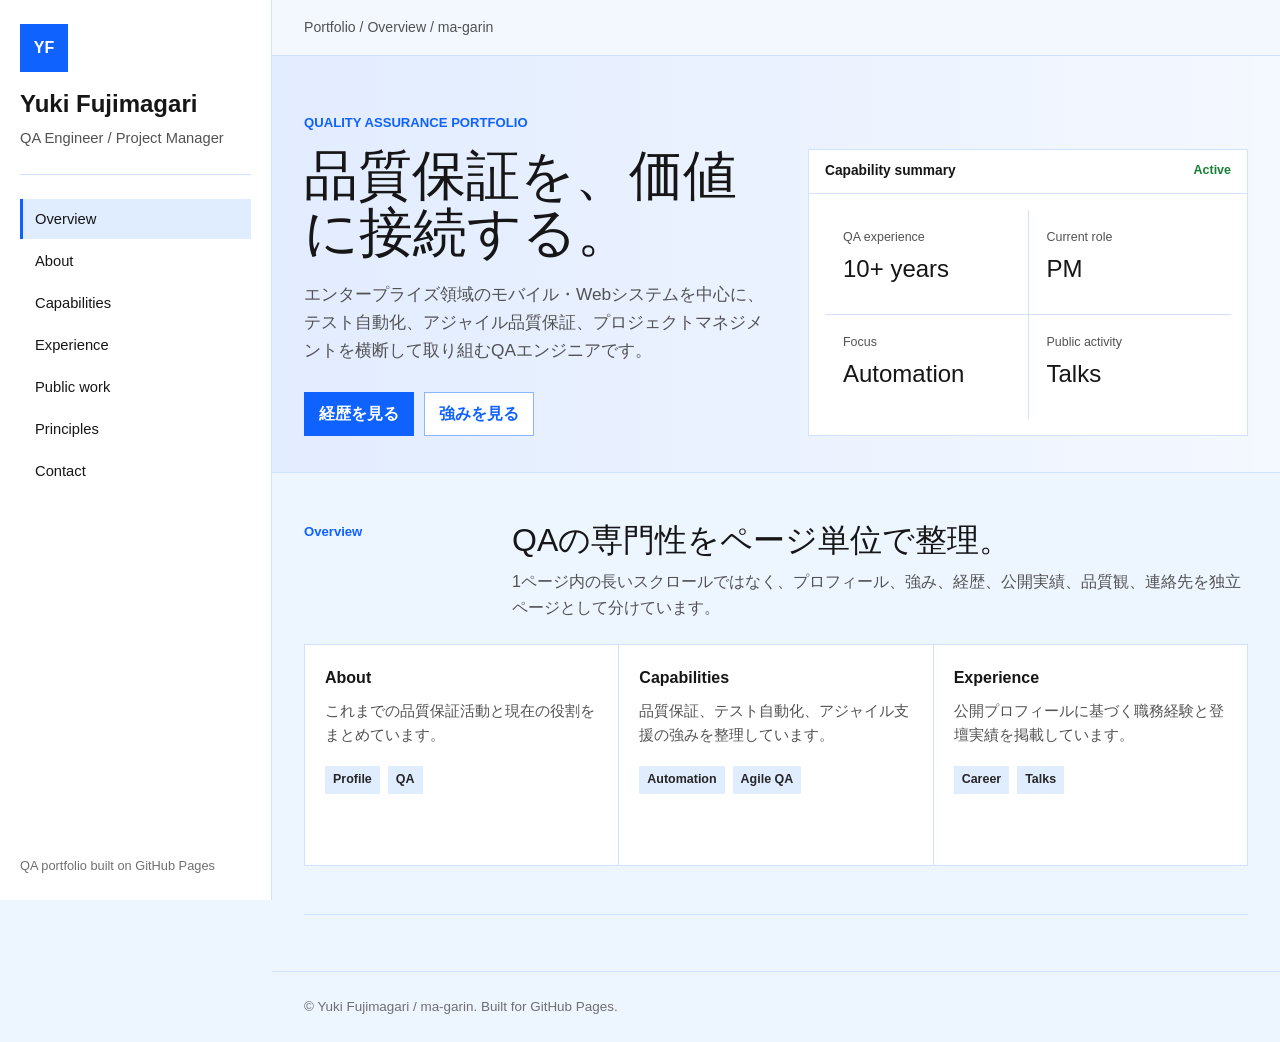
==== commit 956c3482: "chore: remove external profile links" ====
--- a/index.html
+++ b/index.html
@@ -30,10 +30,6 @@
       <main>
         <div class="topbar">
           <p class="breadcrumb">Portfolio / Overview / ma-garin</p>
-          <div class="top-actions">
-            <a class="button secondary" href="https://github.com/ma-garin">GitHub</a>
-            <a class="button" href="https://www.wantedly.com/id/Yuki_Fujimagari">Wantedly</a>
-          </div>
         </div>
 
         <section class="hero" aria-labelledby="hero-title">
